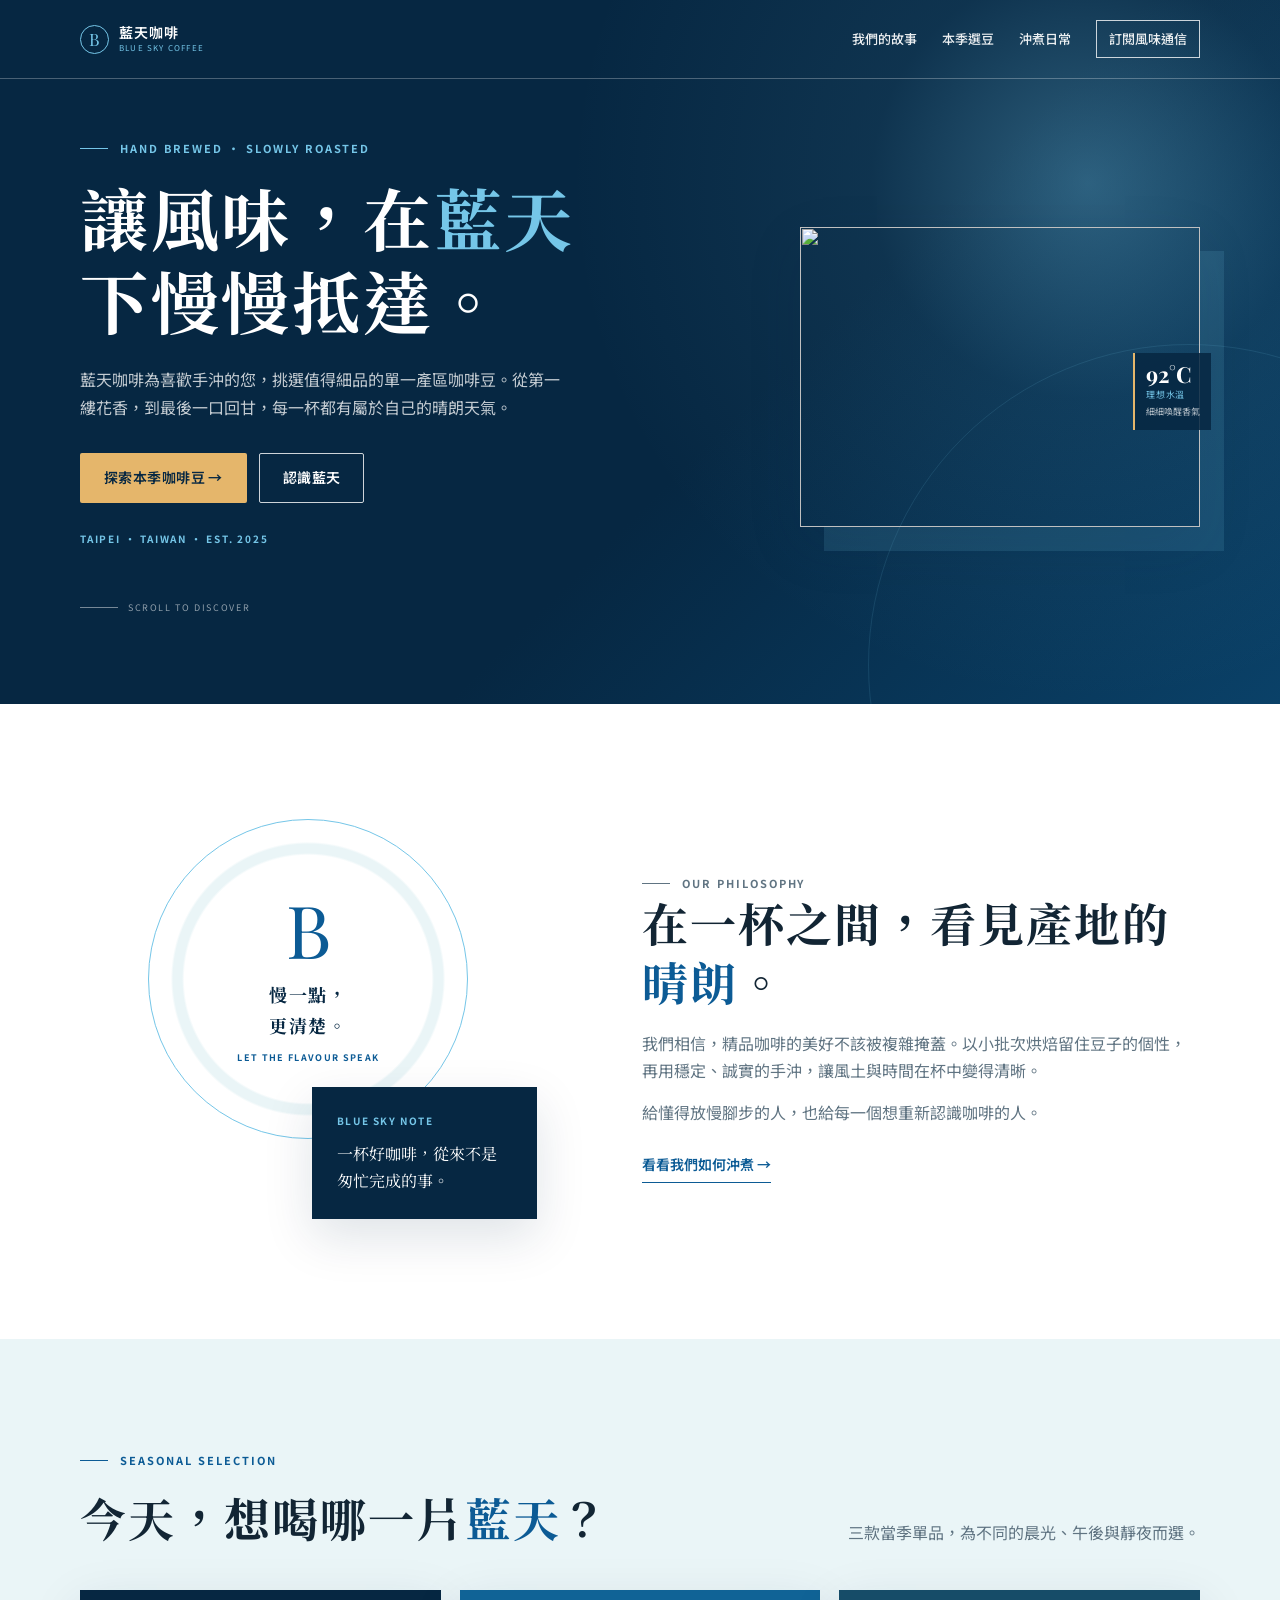
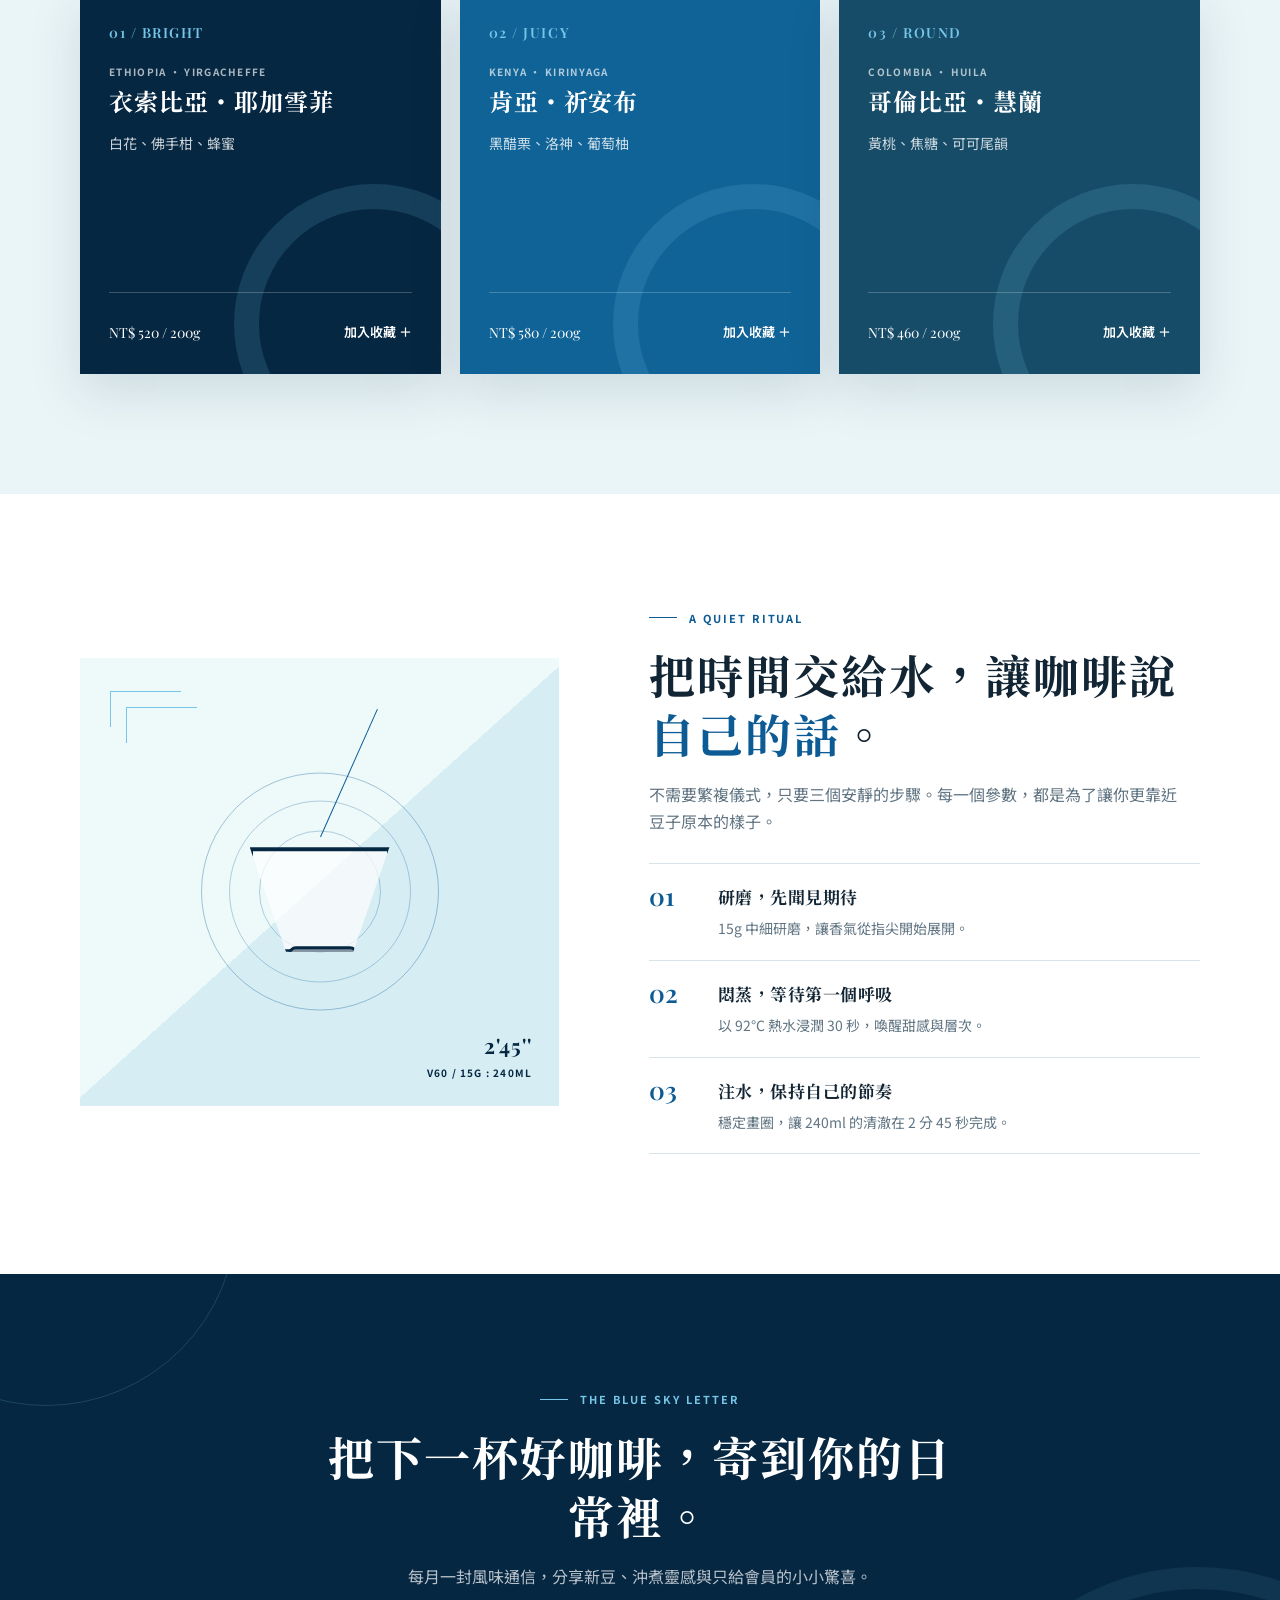
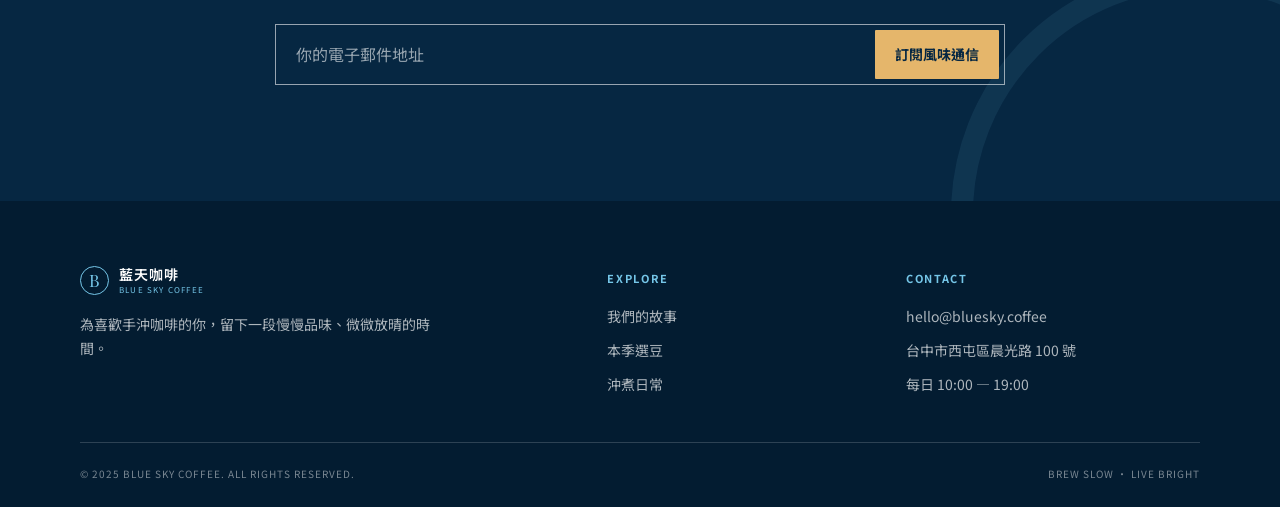
==== onepage1/index.html @ 28d44866 "Initial commit" ====
<!DOCTYPE html>
<html lang="zh-Hant">
<head>
  <meta charset="UTF-8">
  <meta name="viewport" content="width=device-width, initial-scale=1.0">
  <meta name="description" content="藍天咖啡，為手沖咖啡愛好者挑選當季精品咖啡豆，讓每一杯都清澈、明亮、值得細品。">
  <title>藍天咖啡｜讓風味，慢慢抵達</title>
  <link rel="preconnect" href="https://fonts.googleapis.com">
  <link rel="preconnect" href="https://fonts.gstatic.com" crossorigin>
  <link href="https://fonts.googleapis.com/css2?family=Noto+Sans+TC:wght@400;500;600;700&family=Noto+Serif+TC:wght@500;600;700;900&family=Playfair+Display:ital,wght@0,600;0,700;1,600&display=swap" rel="stylesheet">
  <style>
    :root {
      --navy: #062742;
      --blue: #0c5b95;
      --sky: #75c6e8;
      --mist: #eaf5f7;
      --cream: #fbfaf6;
      --ink: #122534;
      --muted: #607482;
      --line: #d7e4e8;
      --sand: #e5b66b;
      --shadow: 0 18px 50px rgba(6, 39, 66, .13);
    }

    * { box-sizing: border-box; }
    html { scroll-behavior: smooth; }
    body {
      margin: 0;
      background: var(--cream);
      color: var(--ink);
      font-family: "Noto Sans TC", sans-serif;
      font-size: 16px;
      line-height: 1.7;
    }
    a { color: inherit; text-decoration: none; }
    button, input { font: inherit; }
    button { cursor: pointer; }
    :focus-visible { outline: 3px solid var(--sky); outline-offset: 4px; }

    .wrap { width: min(1120px, calc(100% - 48px)); margin-inline: auto; }
    .eyebrow {
      display: flex;
      align-items: center;
      gap: 12px;
      margin: 0 0 18px;
      color: var(--blue);
      font-size: 11px;
      font-weight: 700;
      letter-spacing: .18em;
    }
    .eyebrow::before { width: 28px; height: 1px; background: currentColor; content: ""; }
    .section-title {
      margin: 0;
      font-family: "Noto Serif TC", serif;
      font-size: clamp(30px, 4vw, 46px);
      font-weight: 700;
      letter-spacing: .045em;
      line-height: 1.28;
    }
    .accent { color: var(--blue); }
    .section-copy { margin: 18px 0 0; color: var(--muted); }
    .button, .text-link {
      display: inline-flex;
      align-items: center;
      justify-content: center;
      min-height: 50px;
      padding: 11px 23px;
      border: 1px solid transparent;
      border-radius: 2px;
      font-size: 14px;
      font-weight: 600;
      letter-spacing: .03em;
      transition: background-color .25s ease, color .25s ease, border-color .25s ease, transform .25s ease;
    }
    .button:hover, .text-link:hover { transform: translateY(-2px); }
    .button-primary { background: var(--sand); color: var(--navy); }
    .button-primary:hover { background: #f0ca84; }
    .button-outline { border-color: rgba(255,255,255,.8); color: #fff; }
    .button-outline:hover { background: #fff; color: var(--navy); }

    .site-header {
      position: absolute;
      z-index: 10;
      top: 0;
      left: 0;
      width: 100%;
      border-bottom: 1px solid rgba(255,255,255,.27);
    }
    .navbar {
      display: flex;
      align-items: center;
      justify-content: space-between;
      min-height: 78px;
      gap: 24px;
    }
    .brand { display: inline-flex; align-items: center; gap: 10px; color: #fff; }
    .brand-mark {
      display: grid;
      width: 29px;
      height: 29px;
      place-items: center;
      border: 1px solid var(--sky);
      border-radius: 50%;
      color: var(--sky);
      font-family: "Playfair Display", serif;
      font-size: 17px;
      line-height: 1;
    }
    .brand-copy { display: grid; line-height: 1.1; }
    .brand-copy strong { font-size: 14px; font-weight: 600; letter-spacing: .08em; }
    .brand-copy small { margin-top: 4px; color: var(--sky); font-size: 8px; letter-spacing: .15em; }
    .nav-links { display: flex; align-items: center; gap: 25px; }
    .nav-links a { position: relative; color: rgba(255,255,255,.92); font-size: 13px; font-weight: 500; white-space: nowrap; }
    .nav-links a:not(.nav-cta)::after {
      position: absolute;
      right: 0;
      bottom: -7px;
      width: 0;
      height: 1px;
      background: var(--sky);
      content: "";
      transition: width .25s ease;
    }
    .nav-links a:not(.nav-cta):hover::after { right: auto; left: 0; width: 100%; }
    .nav-links .nav-cta { padding: 7px 12px; border: 1px solid rgba(255,255,255,.78); }
    .nav-links .nav-cta:hover { background: #fff; color: var(--navy); }
    .menu-toggle { display: none; padding: 4px; border: 0; background: transparent; color: #fff; font-size: 24px; line-height: 1; }

    .hero {
      position: relative;
      display: flex;
      min-height: 704px;
      overflow: hidden;
      align-items: stretch;
      background:
        radial-gradient(circle at 85% 26%, rgba(117,198,232,.35) 0, rgba(117,198,232,.08) 18%, transparent 43%),
        linear-gradient(135deg, #062742 0%, #062742 58%, #0a4168 100%);
      color: #fff;
    }
    .hero::after {
      position: absolute;
      z-index: 0;
      right: -18vw;
      bottom: -22vw;
      width: 50vw;
      height: 50vw;
      border: 1px solid rgba(117,198,232,.13);
      border-radius: 50%;
      content: "";
    }
    .hero-grid {
      position: relative;
      z-index: 1;
      display: grid;
      grid-template-columns: 1.02fr .98fr;
      gap: 45px;
      align-items: center;
      padding-top: 122px;
      padding-bottom: 72px;
    }
    .hero-content { max-width: 560px; }
    .hero .eyebrow { color: var(--sky); }
    .hero-title {
      max-width: 540px;
      margin: 0;
      font-family: "Noto Serif TC", serif;
      font-size: clamp(42px, 5.5vw, 68px);
      font-weight: 700;
      letter-spacing: .04em;
      line-height: 1.22;
    }
    .hero-title .sky-word { color: var(--sky); }
    .hero-lede { max-width: 490px; margin: 25px 0 0; color: rgba(255,255,255,.76); }
    .hero-actions { display: flex; flex-wrap: wrap; gap: 12px; margin-top: 32px; }
    .hero-meta { margin: 27px 0 0; color: var(--sky); font-size: 10px; font-weight: 700; letter-spacing: .18em; }
    .scroll-note { display: flex; align-items: center; gap: 10px; margin: 53px 0 0; color: rgba(255,255,255,.55); font-size: 9px; letter-spacing: .18em; }
    .scroll-note::before { width: 38px; height: 1px; background: rgba(255,255,255,.45); content: ""; }

    .hero-art {
      position: relative;
      width: min(100%, 400px);
      height: 300px;
      min-height: 0;
      margin-left: auto;
      overflow: visible;
      aspect-ratio: auto;
      border: 0;
      background: transparent;
      box-shadow: none;
    }
    .hero-photo { width: 400px; height: 300px; object-fit: cover; box-shadow: 24px 24px 0 rgba(117,198,232,.13), var(--shadow); }
    .window-frame { position: absolute; inset: 0; border: 12px solid #e8d4ae; box-shadow: inset 0 0 0 2px rgba(6,39,66,.18); }
    .window-frame::before, .window-frame::after { position: absolute; background: rgba(6,39,66,.25); content: ""; }
    .window-frame::before { top: 0; bottom: 0; left: 49%; width: 4px; }
    .window-frame::after { top: 46%; right: 0; left: 0; height: 4px; }
    .sun { position: absolute; top: 16%; right: 17%; width: 77px; height: 77px; border-radius: 50%; background: #fff2be; box-shadow: 0 0 45px 22px rgba(255,228,150,.42); }
    .mountain { position: absolute; bottom: 28%; width: 75%; height: 36%; clip-path: polygon(0 100%, 35% 15%, 48% 50%, 63% 0, 100% 100%); background: #497b83; opacity: .9; }
    .mountain.one { left: -12%; }
    .mountain.two { right: -27%; bottom: 27%; background: #30616b; transform: scaleX(-1); opacity: .75; }
    .tabletop { position: absolute; right: -8%; bottom: -7%; left: -8%; height: 33%; background: linear-gradient(#643e2e 0%, #3d251e 100%); transform: perspective(200px) rotateX(10deg); }
    .chair { position: absolute; right: 7%; bottom: 18%; width: 100px; height: 112px; border: 12px solid #543126; border-bottom: 0; border-radius: 48px 48px 0 0; opacity: .8; }
    .chair::after { position: absolute; bottom: -75px; left: 14px; width: 8px; height: 75px; background: #543126; box-shadow: 53px 0 #543126; content: ""; }
    .coffee-vessel { position: absolute; bottom: 14%; left: 28%; width: 112px; height: 105px; }
    .coffee-vessel .dripper { position: absolute; top: 0; left: 29px; width: 53px; height: 45px; border: 3px solid #d8e7e1; border-radius: 5px 5px 22px 22px; background: linear-gradient(135deg, rgba(222,246,240,.75), rgba(124,180,181,.2)); clip-path: polygon(0 0, 100% 0, 78% 100%, 22% 100%); }
    .coffee-vessel .carafe { position: absolute; bottom: 0; left: 17px; width: 78px; height: 68px; border: 3px solid #d8e7e1; border-radius: 10px 10px 23px 23px; background: linear-gradient(to top, rgba(56,29,19,.82) 0 38%, rgba(190,228,227,.24) 39%); }
    .coffee-vessel .carafe::before { position: absolute; top: -20px; left: 24px; width: 26px; height: 22px; border: 3px solid #d8e7e1; border-bottom: 0; border-radius: 50% 50% 0 0; content: ""; }
    .steam { position: absolute; bottom: 59%; left: 49%; width: 23px; height: 58px; border-left: 2px solid rgba(255,255,255,.63); border-radius: 50%; transform: rotate(16deg); }
    .steam::after { position: absolute; top: -5px; left: 14px; width: 18px; height: 48px; border-right: 2px solid rgba(255,255,255,.44); border-radius: 50%; content: ""; }
    .art-label { position: absolute; z-index: 3; right: -11px; top: 42%; display: grid; gap: 2px; padding: 10px 11px; border-left: 2px solid var(--sand); background: rgba(6,39,66,.86); color: #fff; }
    .art-label strong { font-family: "Playfair Display", serif; font-size: 22px; line-height: 1; }
    .art-label span { color: var(--sky); font-size: 9px; letter-spacing: .09em; }
    .art-label small { color: rgba(255,255,255,.72); font-size: 9px; }

    .story { padding: 115px 0 120px; background: #fff; }
    .story-grid { display: grid; grid-template-columns: .9fr 1.1fr; gap: clamp(45px, 9vw, 105px); align-items: center; }
    .story-visual { position: relative; min-height: 400px; }
    .story-seal {
      display: grid;
      width: 320px;
      height: 320px;
      place-content: center;
      margin: 0 auto;
      border: 1px solid var(--sky);
      border-radius: 50%;
      background: radial-gradient(circle, #fff 0 55%, #eaf5f7 56% 60%, #fff 61%);
      color: var(--navy);
      text-align: center;
    }
    .story-seal::before { display: block; margin-bottom: 14px; color: var(--blue); content: "B"; font-family: "Playfair Display", serif; font-size: 73px; line-height: 1; }
    .story-seal strong { font-family: "Noto Serif TC", serif; font-size: 18px; letter-spacing: .09em; }
    .story-seal span { margin-top: 10px; color: var(--blue); font-size: 9px; font-weight: 700; letter-spacing: .15em; }
    .note-card { position: absolute; right: 0; bottom: 0; width: min(225px, 57%); padding: 25px; background: var(--navy); color: #fff; box-shadow: var(--shadow); }
    .note-card p:first-child { margin: 0; color: var(--sky); font-size: 10px; font-weight: 700; letter-spacing: .16em; }
    .note-card p:last-child { margin: 12px 0 0; font-family: "Noto Serif TC", serif; font-size: 16px; line-height: 1.65; }
    .story-content p { margin: 19px 0 0; color: var(--muted); }
    .story-content p + p { margin-top: 15px; }
    .underlined-link { display: inline-flex; margin-top: 27px; padding-bottom: 5px; border-bottom: 1px solid var(--blue); color: var(--blue); font-size: 14px; font-weight: 600; transition: gap .2s ease; }
    .underlined-link:hover { gap: 8px; }

    .coffee { padding: 112px 0 120px; background: var(--mist); }
    .coffee-heading { display: flex; align-items: end; justify-content: space-between; gap: 32px; margin-bottom: 43px; }
    .coffee-heading .section-copy { max-width: 365px; }
    .coffee-grid { display: grid; grid-template-columns: repeat(3, 1fr); gap: 19px; }
    .coffee-card {
      position: relative;
      display: flex;
      min-height: 384px;
      overflow: hidden;
      flex-direction: column;
      padding: 31px 29px 25px;
      background: var(--navy);
      color: #fff;
      box-shadow: var(--shadow);
    }
    .coffee-card:nth-child(2) { background: #106396; }
    .coffee-card:nth-child(3) { background: #164c68; }
    .coffee-card::after { position: absolute; right: -73px; bottom: -90px; width: 230px; height: 230px; border: 25px solid rgba(117,198,232,.15); border-radius: 50%; content: ""; }
    .coffee-card > * { position: relative; z-index: 1; }
    .bean-no { margin: 0; color: var(--sky); font-family: "Playfair Display", serif; font-size: 14px; font-weight: 600; letter-spacing: .11em; }
    .origin { margin: 19px 0 5px; color: rgba(255,255,255,.67); font-size: 10px; font-weight: 700; letter-spacing: .13em; }
    .bean-name { margin: 0; font-family: "Noto Serif TC", serif; font-size: 24px; font-weight: 700; letter-spacing: .04em; line-height: 1.35; }
    .flavour { margin: 14px 0 0; color: rgba(255,255,255,.79); font-size: 14px; }
    .coffee-bottom { display: flex; align-items: center; justify-content: space-between; gap: 13px; margin-top: auto; padding-top: 23px; border-top: 1px solid rgba(255,255,255,.22); }
    .price { font-family: "Playfair Display", serif; font-size: 14px; white-space: nowrap; }
    .save-button { padding: 5px 0; border: 0; background: transparent; color: #fff; font-size: 13px; font-weight: 600; white-space: nowrap; transition: color .2s ease; }
    .save-button:hover { color: var(--sand); }

    .brew { padding: 115px 0 120px; background: #fff; }
    .brew-grid { display: grid; grid-template-columns: .93fr 1.07fr; gap: clamp(44px, 7vw, 90px); align-items: center; }
    .brew-art { position: relative; min-height: 448px; overflow: hidden; background: linear-gradient(138deg, #eef9fa 0 50%, #d6edf3 50% 100%); }
    .brew-art::before { position: absolute; top: 33px; left: 30px; width: 70px; height: 35px; border-top: 1px solid var(--sky); border-left: 1px solid var(--sky); content: ""; }
    .brew-art::after { position: absolute; top: 49px; left: 46px; width: 70px; height: 35px; border-top: 1px solid var(--sky); border-left: 1px solid var(--sky); content: ""; }
    .pour-rings { position: absolute; top: 50%; left: 50%; width: 238px; height: 238px; border: 1px solid rgba(12,91,149,.35); border-radius: 50%; transform: translate(-50%,-46%); }
    .pour-rings::before, .pour-rings::after { position: absolute; border: 1px solid rgba(12,91,149,.28); border-radius: 50%; content: ""; }
    .pour-rings::before { inset: 27px; }
    .pour-rings::after { inset: 57px; }
    .pour-line { position: absolute; top: 39px; left: 50%; width: 1px; height: 140px; background: var(--blue); transform: rotate(24deg); transform-origin: bottom; }
    .v60 { position: absolute; top: 50%; left: 50%; width: 140px; height: 105px; border: 3px solid var(--navy); border-top-width: 4px; background: rgba(255,255,255,.7); clip-path: polygon(0 0, 100% 0, 74% 100%, 26% 100%); transform: translate(-50%,-33%); }
    .v60::after { position: absolute; bottom: -61px; left: 35px; width: 64px; height: 58px; border: 3px solid var(--navy); border-radius: 8px 8px 19px 19px; background: linear-gradient(to top, #6c3924 0 31%, rgba(255,255,255,.5) 32%); content: ""; }
    .brew-caption { position: absolute; right: 27px; bottom: 25px; display: grid; color: var(--navy); text-align: right; }
    .brew-caption strong { font-family: "Playfair Display", serif; font-size: 21px; letter-spacing: .05em; }
    .brew-caption span { font-size: 10px; font-weight: 700; letter-spacing: .12em; }
    .brew-content .section-copy { max-width: 530px; }
    .brew-steps { margin-top: 28px; border-top: 1px solid var(--line); }
    .brew-step { display: grid; grid-template-columns: 55px 1fr; gap: 14px; padding: 19px 0; border-bottom: 1px solid var(--line); }
    .step-no { color: var(--blue); font-family: "Playfair Display", serif; font-size: 25px; font-weight: 600; line-height: 1; }
    .brew-step h3 { margin: 0; font-family: "Noto Serif TC", serif; font-size: 17px; letter-spacing: .03em; }
    .brew-step p { margin: 5px 0 0; color: var(--muted); font-size: 14px; }

    .visit { position: relative; overflow: hidden; padding: 116px 0; background: var(--navy); color: #fff; text-align: center; }
    .visit::before, .visit::after { position: absolute; width: 380px; height: 380px; border: 1px solid rgba(117,198,232,.19); border-radius: 50%; content: ""; }
    .visit::before { top: -250px; left: -145px; }
    .visit::after { right: -165px; bottom: -260px; width: 450px; height: 450px; border-width: 22px; opacity: .45; }
    .visit .wrap { position: relative; z-index: 1; max-width: 730px; }
    .visit .eyebrow { justify-content: center; color: var(--sky); }
    .visit .section-title { max-width: 670px; margin-inline: auto; }
    .visit .section-copy { max-width: 535px; margin-inline: auto; color: rgba(255,255,255,.72); }
    .subscribe-form { display: flex; margin: 34px auto 0; padding: 5px; border: 1px solid rgba(255,255,255,.58); }
    .subscribe-form input { min-width: 0; flex: 1; padding: 11px 15px; border: 0; outline: 0; background: transparent; color: #fff; }
    .subscribe-form input::placeholder { color: rgba(255,255,255,.58); }
    .subscribe-form button { min-height: 48px; padding: 10px 20px; border: 0; border-radius: 1px; background: var(--sand); color: var(--navy); font-size: 14px; font-weight: 700; transition: background .2s ease; }
    .subscribe-form button:hover { background: #f1ca83; }

    .site-footer { padding: 65px 0 25px; background: #031c31; color: rgba(255,255,255,.68); }
    .footer-grid { display: grid; grid-template-columns: 1.45fr .75fr .9fr; gap: 54px; padding-bottom: 46px; }
    .footer-brand .brand { margin-bottom: 18px; }
    .footer-brand p { max-width: 355px; margin: 0; font-size: 14px; }
    .footer-heading { margin: 3px 0 17px; color: var(--sky); font-size: 11px; font-weight: 700; letter-spacing: .15em; }
    .footer-links, .footer-contact { display: grid; gap: 10px; font-size: 14px; }
    .footer-links a:hover, .footer-contact a:hover { color: #fff; }
    .footer-bottom { display: flex; justify-content: space-between; gap: 18px; padding-top: 22px; border-top: 1px solid rgba(255,255,255,.17); color: rgba(255,255,255,.47); font-size: 10px; letter-spacing: .1em; }

    .toast {
      position: fixed;
      z-index: 20;
      right: 22px;
      bottom: 22px;
      max-width: min(360px, calc(100% - 44px));
      padding: 13px 18px;
      border-left: 3px solid var(--sand);
      background: var(--navy);
      box-shadow: var(--shadow);
      color: #fff;
      font-size: 14px;
      opacity: 0;
      pointer-events: none;
      transform: translateY(12px);
      transition: opacity .22s ease, transform .22s ease;
    }
    .toast.show { opacity: 1; transform: translateY(0); }
    .reveal { opacity: 0; transform: translateY(18px); transition: opacity .65s ease, transform .65s ease; }
    .reveal.visible { opacity: 1; transform: translateY(0); }

    @media (max-width: 820px) {
      .navbar { position: relative; }
      .menu-toggle { display: block; }
      .nav-links {
        position: absolute;
        top: 100%;
        right: -24px;
        left: -24px;
        display: grid;
        max-height: 0;
        overflow: hidden;
        gap: 0;
        background: #05233c;
        transition: max-height .32s ease;
      }
      .nav-links.open { max-height: 300px; }
      .nav-links a { padding: 12px 24px; border-top: 1px solid rgba(255,255,255,.1); }
      .nav-links .nav-cta { margin: 8px 24px 16px; padding: 9px 12px; text-align: center; }
      .hero { min-height: 710px; }
      .hero-grid { grid-template-columns: 1fr; gap: 17px; padding-top: 112px; }
      .hero-content { max-width: 640px; }
      .scroll-note { margin-top: 29px; }
      .hero-art { width: min(100%, 330px); height: 248px; min-height: 0; max-height: none; margin: 0; }
      .hero-photo { width: 330px; height: 248px; }
      .coffee-grid { grid-template-columns: repeat(2, 1fr); }
      .coffee-card:nth-child(3) { grid-column: span 2; }
      .story-grid, .brew-grid { grid-template-columns: 1fr; }
      .story-visual { max-width: 520px; width: 100%; margin: auto; }
      .brew-art { max-width: 540px; width: 100%; margin: auto; }
      .footer-grid { grid-template-columns: 1fr 1fr; }
      .footer-brand { grid-column: 1 / -1; }
    }

    @media (max-width: 560px) {
      .wrap { width: calc(100% - 34px); }
      .navbar { min-height: 70px; }
      .brand-copy strong { font-size: 13px; }
      .hero { min-height: 680px; }
      .hero-grid { padding-top: 98px; padding-bottom: 34px; }
      .hero-title { font-size: 40px; }
      .hero-lede { margin-top: 16px; font-size: 14px; line-height: 1.7; }
      .hero-actions { margin-top: 23px; }
      .hero-actions .button { flex: 1; padding-inline: 13px; }
      .hero-meta { margin-top: 18px; }
      .hero-art { width: 260px; height: 195px; min-height: 0; max-height: none; }
      .hero-photo { width: 260px; height: 195px; }
      .art-label { display: none; }
      .sun { width: 49px; height: 49px; }
      .coffee-vessel { bottom: 9%; left: 25%; transform: scale(.72); transform-origin: bottom left; }
      .chair { transform: scale(.72); transform-origin: bottom right; }
      .story, .coffee, .brew, .visit { padding: 76px 0; }
      .story-seal { width: 245px; height: 245px; }
      .story-seal::before { margin-bottom: 8px; font-size: 54px; }
      .story-seal strong { font-size: 15px; }
      .story-visual { min-height: 315px; }
      .note-card { width: 185px; padding: 18px; }
      .note-card p:last-child { font-size: 14px; }
      .coffee-heading { display: block; margin-bottom: 30px; }
      .coffee-heading .section-copy { margin-top: 14px; }
      .coffee-grid { grid-template-columns: 1fr; }
      .coffee-card, .coffee-card:nth-child(3) { min-height: 330px; grid-column: auto; }
      .brew-art { min-height: 310px; }
      .pour-rings { width: 185px; height: 185px; }
      .v60 { transform: translate(-50%,-28%) scale(.82); }
      .subscribe-form { display: grid; gap: 6px; padding: 5px; }
      .subscribe-form input, .subscribe-form button { width: 100%; }
      .footer-grid { grid-template-columns: 1fr; gap: 32px; }
      .footer-brand { grid-column: auto; }
      .footer-bottom { display: grid; gap: 9px; }
    }

    @media (prefers-reduced-motion: reduce) {
      html { scroll-behavior: auto; }
      *, *::before, *::after { transition-duration: .01ms !important; animation-duration: .01ms !important; animation-iteration-count: 1 !important; }
      .reveal { opacity: 1; transform: none; }
    }
  </style>
</head>
<body>
  <header class="site-header" id="top">
    <nav class="wrap navbar" aria-label="主要導覽">
      <a class="brand" href="#top" aria-label="回到藍天咖啡首頁">
        <span class="brand-mark" aria-hidden="true">B</span>
        <span class="brand-copy"><strong>藍天咖啡</strong><small>BLUE SKY COFFEE</small></span>
      </a>
      <button class="menu-toggle" type="button" aria-controls="navLinks" aria-expanded="false" aria-label="開啟導覽選單">☰</button>
      <div class="nav-links" id="navLinks">
        <a href="#story">我們的故事</a>
        <a href="#coffee">本季選豆</a>
        <a href="#brew">沖煮日常</a>
        <a class="nav-cta" href="#visit">訂閱風味通信</a>
      </div>
    </nav>
  </header>

  <main>
    <section class="hero" aria-labelledby="heroTitle">
      <div class="wrap hero-grid">
        <div class="hero-content">
          <p class="eyebrow">HAND BREWED · SLOWLY ROASTED</p>
          <h1 class="hero-title" id="heroTitle">讓風味，在<span class="sky-word">藍天</span>下慢慢抵達。</h1>
          <p class="hero-lede">藍天咖啡為喜歡手沖的您，挑選值得細品的單一產區咖啡豆。從第一縷花香，到最後一口回甘，每一杯都有屬於自己的晴朗天氣。</p>
          <div class="hero-actions">
            <a class="button button-primary" href="#coffee">探索本季咖啡豆 →</a>
            <a class="button button-outline" href="#story">認識藍天</a>
          </div>
          <p class="hero-meta">TAIPEI · TAIWAN · EST. 2025</p>
          <p class="scroll-note">SCROLL TO DISCOVER</p>
        </div>

        <div class="hero-art" aria-hidden="true">
          <img class="hero-photo" src="images/hero.jpg" width="400" height="300" alt="">
          <span class="art-label"><strong>92°C</strong><span>理想水溫</span><small>細細喚醒香氣</small></span>
        </div>
      </div>
    </section>

    <section class="story" id="story" aria-labelledby="storyTitle">
      <div class="wrap story-grid">
        <div class="story-visual reveal" aria-hidden="true">
          <div class="story-seal"><strong>慢一點，<br>更清楚。</strong><span>LET THE FLAVOUR SPEAK</span></div>
          <div class="note-card"><p>BLUE SKY NOTE</p><p>一杯好咖啡，從來不是匆忙完成的事。</p></div>
        </div>
        <div class="story-content reveal">
          <p class="eyebrow">OUR PHILOSOPHY</p>
          <h2 class="section-title" id="storyTitle">在一杯之間，看見產地的<span class="accent">晴朗</span>。</h2>
          <p>我們相信，精品咖啡的美好不該被複雜掩蓋。以小批次烘焙留住豆子的個性，再用穩定、誠實的手沖，讓風土與時間在杯中變得清晰。</p>
          <p>給懂得放慢腳步的人，也給每一個想重新認識咖啡的人。</p>
          <a class="underlined-link" href="#brew">看看我們如何沖煮 →</a>
        </div>
      </div>
    </section>

    <section class="coffee" id="coffee" aria-labelledby="coffeeTitle">
      <div class="wrap">
        <div class="coffee-heading reveal">
          <div>
            <p class="eyebrow">SEASONAL SELECTION</p>
            <h2 class="section-title" id="coffeeTitle">今天，想喝哪一片<span class="accent">藍天</span>？</h2>
          </div>
          <p class="section-copy">三款當季單品，為不同的晨光、午後與靜夜而選。</p>
        </div>
        <div class="coffee-grid">
          <article class="coffee-card reveal">
            <p class="bean-no">01 / BRIGHT</p>
            <p class="origin">ETHIOPIA · YIRGACHEFFE</p>
            <h3 class="bean-name">衣索比亞・耶加雪菲</h3>
            <p class="flavour">白花、佛手柑、蜂蜜</p>
            <div class="coffee-bottom"><span class="price">NT$ 520 / 200g</span><button class="save-button" type="button" data-coffee="衣索比亞・耶加雪菲">加入收藏 ＋</button></div>
          </article>
          <article class="coffee-card reveal">
            <p class="bean-no">02 / JUICY</p>
            <p class="origin">KENYA · KIRINYAGA</p>
            <h3 class="bean-name">肯亞・祈安布</h3>
            <p class="flavour">黑醋栗、洛神、葡萄柚</p>
            <div class="coffee-bottom"><span class="price">NT$ 580 / 200g</span><button class="save-button" type="button" data-coffee="肯亞・祈安布">加入收藏 ＋</button></div>
          </article>
          <article class="coffee-card reveal">
            <p class="bean-no">03 / ROUND</p>
            <p class="origin">COLOMBIA · HUILA</p>
            <h3 class="bean-name">哥倫比亞・慧蘭</h3>
            <p class="flavour">黃桃、焦糖、可可尾韻</p>
            <div class="coffee-bottom"><span class="price">NT$ 460 / 200g</span><button class="save-button" type="button" data-coffee="哥倫比亞・慧蘭">加入收藏 ＋</button></div>
          </article>
        </div>
      </div>
    </section>

    <section class="brew" id="brew" aria-labelledby="brewTitle">
      <div class="wrap brew-grid">
        <div class="brew-art reveal" aria-hidden="true">
          <span class="pour-rings"></span><span class="pour-line"></span><span class="v60"></span>
          <span class="brew-caption"><strong>2'45''</strong><span>V60 / 15G : 240ML</span></span>
        </div>
        <div class="brew-content reveal">
          <p class="eyebrow">A QUIET RITUAL</p>
          <h2 class="section-title" id="brewTitle">把時間交給水，讓咖啡說<span class="accent">自己的話</span>。</h2>
          <p class="section-copy">不需要繁複儀式，只要三個安靜的步驟。每一個參數，都是為了讓你更靠近豆子原本的樣子。</p>
          <div class="brew-steps">
            <div class="brew-step"><span class="step-no">01</span><div><h3>研磨，先聞見期待</h3><p>15g 中細研磨，讓香氣從指尖開始展開。</p></div></div>
            <div class="brew-step"><span class="step-no">02</span><div><h3>悶蒸，等待第一個呼吸</h3><p>以 92°C 熱水浸潤 30 秒，喚醒甜感與層次。</p></div></div>
            <div class="brew-step"><span class="step-no">03</span><div><h3>注水，保持自己的節奏</h3><p>穩定畫圈，讓 240ml 的清澈在 2 分 45 秒完成。</p></div></div>
          </div>
        </div>
      </div>
    </section>

    <section class="visit" id="visit" aria-labelledby="visitTitle">
      <div class="wrap reveal">
        <p class="eyebrow">THE BLUE SKY LETTER</p>
        <h2 class="section-title" id="visitTitle">把下一杯好咖啡，寄到你的日常裡。</h2>
        <p class="section-copy">每月一封風味通信，分享新豆、沖煮靈感與只給會員的小小驚喜。</p>
        <form class="subscribe-form" id="subscribeForm">
          <input type="email" aria-label="電子郵件地址" placeholder="你的電子郵件地址" required>
          <button type="submit">訂閱風味通信</button>
        </form>
      </div>
    </section>
  </main>

  <footer class="site-footer">
    <div class="wrap footer-grid">
      <div class="footer-brand">
        <a class="brand" href="#top" aria-label="回到藍天咖啡首頁"><span class="brand-mark" aria-hidden="true">B</span><span class="brand-copy"><strong>藍天咖啡</strong><small>BLUE SKY COFFEE</small></span></a>
        <p>為喜歡手沖咖啡的你，留下一段慢慢品味、微微放晴的時間。</p>
      </div>
      <div>
        <p class="footer-heading">EXPLORE</p>
        <div class="footer-links"><a href="#story">我們的故事</a><a href="#coffee">本季選豆</a><a href="#brew">沖煮日常</a></div>
      </div>
      <div>
        <p class="footer-heading">CONTACT</p>
        <div class="footer-contact"><a href="mailto:hello@bluesky.coffee">hello@bluesky.coffee</a><span>台中市西屯區晨光路 100 號</span><span>每日 10:00 — 19:00</span></div>
      </div>
    </div>
    <div class="wrap footer-bottom"><span>© 2025 BLUE SKY COFFEE. ALL RIGHTS RESERVED.</span><span>BREW SLOW · LIVE BRIGHT</span></div>
  </footer>

  <div class="toast" id="toast" role="status" aria-live="polite"></div>

  <script>
    const menuToggle = document.querySelector('.menu-toggle');
    const navLinks = document.querySelector('.nav-links');
    const toast = document.querySelector('#toast');
    let toastTimer;

    function closeMenu() {
      navLinks.classList.remove('open');
      menuToggle.setAttribute('aria-expanded', 'false');
      menuToggle.setAttribute('aria-label', '開啟導覽選單');
      menuToggle.textContent = '☰';
    }

    menuToggle.addEventListener('click', () => {
      const isOpen = navLinks.classList.toggle('open');
      menuToggle.setAttribute('aria-expanded', String(isOpen));
      menuToggle.setAttribute('aria-label', isOpen ? '關閉導覽選單' : '開啟導覽選單');
      menuToggle.textContent = isOpen ? '×' : '☰';
    });

    navLinks.querySelectorAll('a').forEach(link => link.addEventListener('click', closeMenu));

    function showToast(message) {
      window.clearTimeout(toastTimer);
      toast.textContent = message;
      toast.classList.add('show');
      toastTimer = window.setTimeout(() => toast.classList.remove('show'), 2600);
    }

    document.querySelectorAll('[data-coffee]').forEach(button => {
      button.addEventListener('click', () => showToast(`已將「${button.dataset.coffee}」加入你的收藏。`));
    });

    document.querySelector('#subscribeForm').addEventListener('submit', event => {
      event.preventDefault();
      const form = event.currentTarget;
      if (!form.checkValidity()) return;
      form.reset();
      showToast('謝謝訂閱，下一封晴朗的風味通信即將寄出。');
    });

    const reduceMotion = window.matchMedia('(prefers-reduced-motion: reduce)').matches;
    const revealItems = document.querySelectorAll('.reveal');
    if (reduceMotion || !('IntersectionObserver' in window)) {
      revealItems.forEach(item => item.classList.add('visible'));
    } else {
      const observer = new IntersectionObserver(entries => {
        entries.forEach(entry => {
          if (entry.isIntersecting) {
            entry.target.classList.add('visible');
            observer.unobserve(entry.target);
          }
        });
      }, { threshold: .12 });
      revealItems.forEach(item => observer.observe(item));
    }
  </script>
</body>
</html>
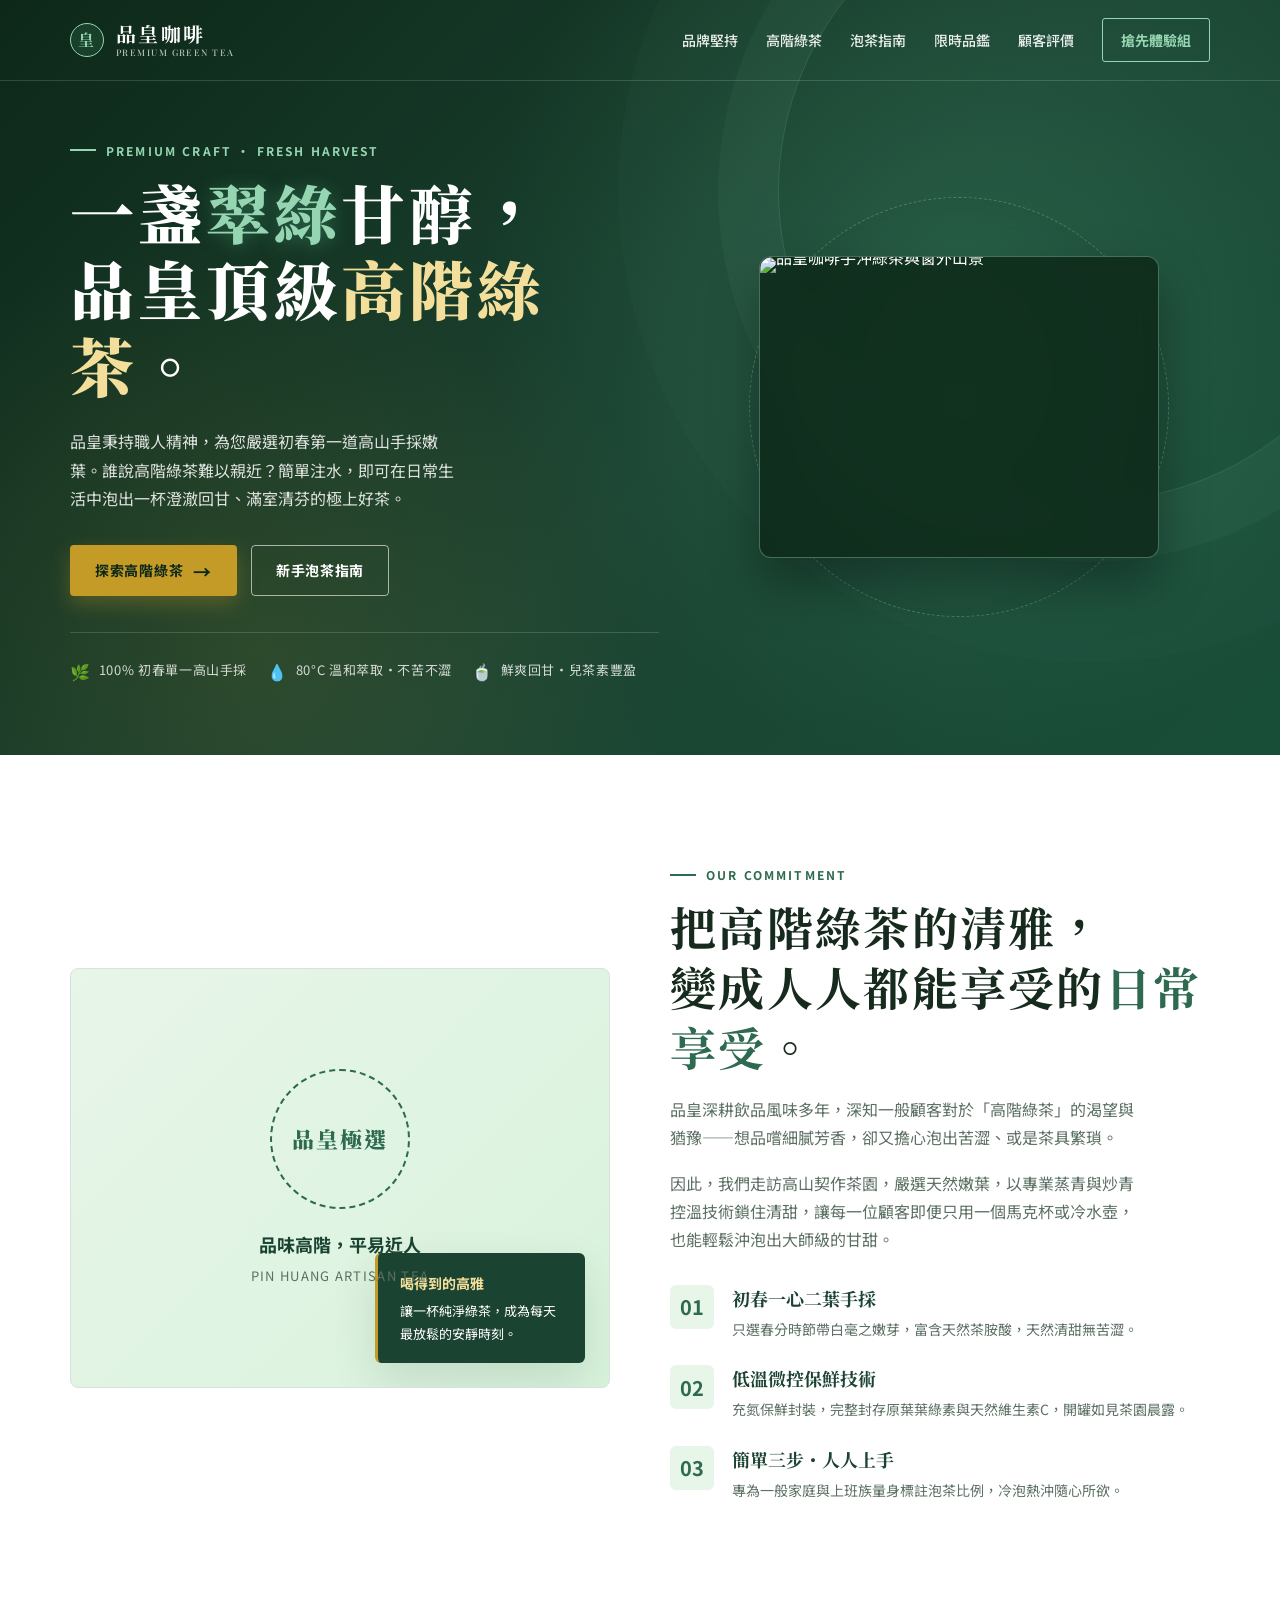
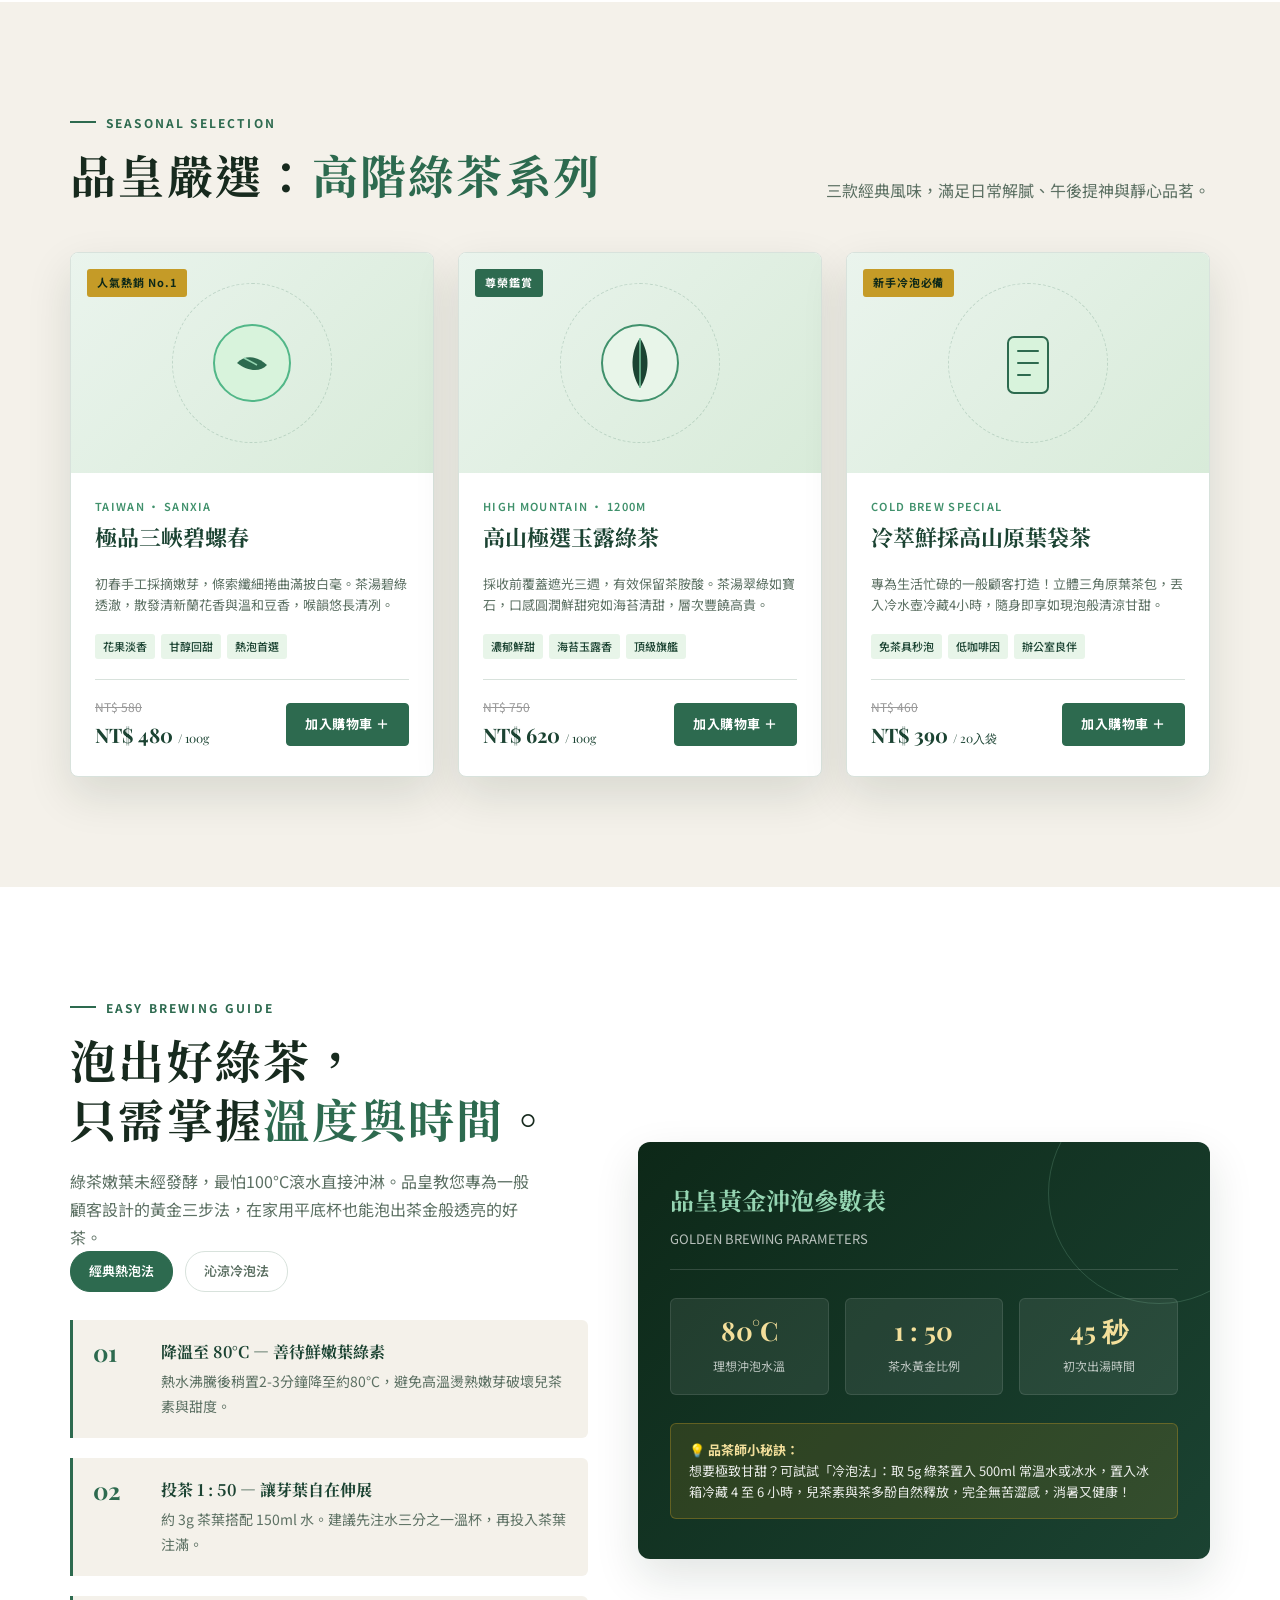
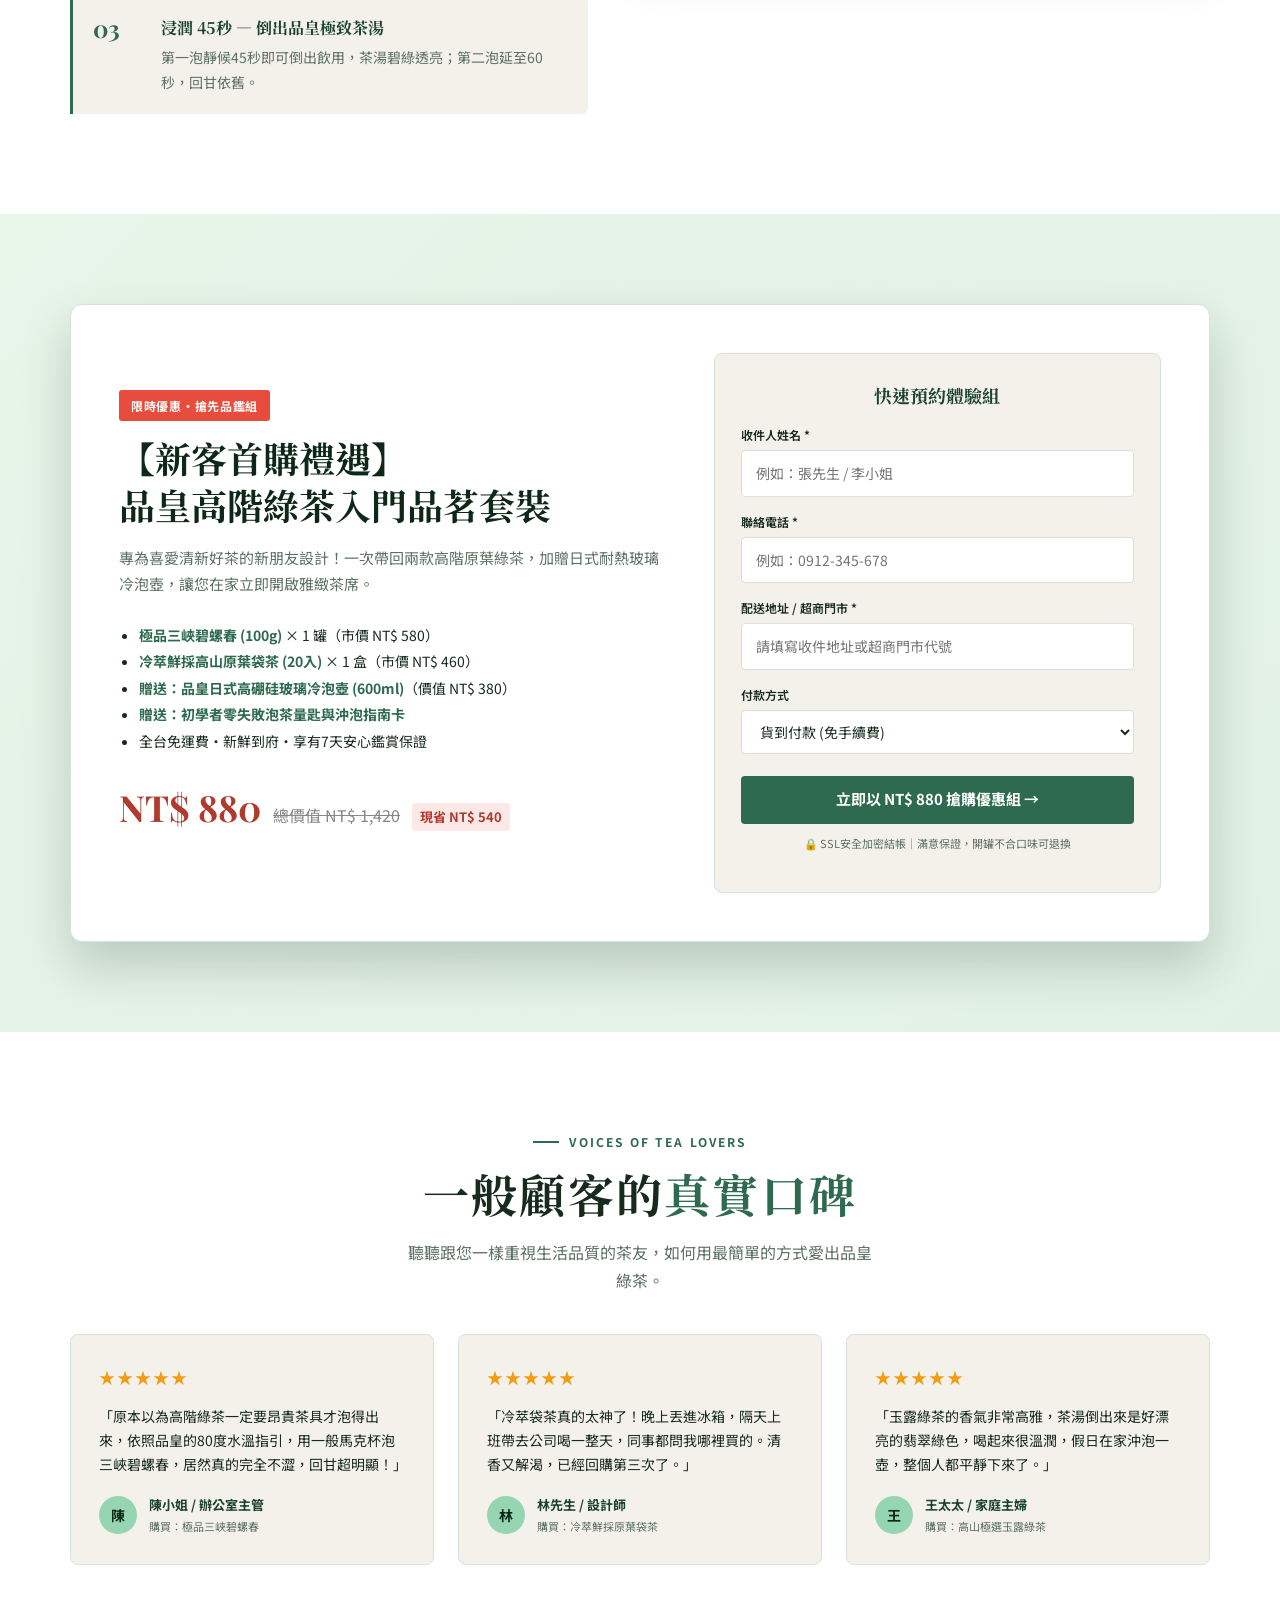
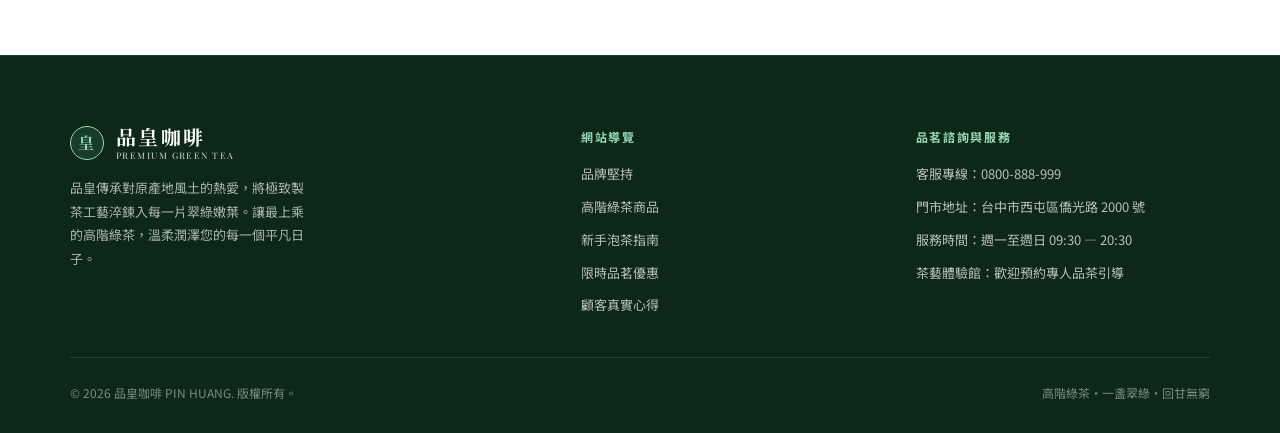
==== commit 98185eae: "Refactor code structure for improved readability and maintainability" ====
--- a/onepage1/index.html
+++ b/onepage1/index.html
@@ -3,609 +3,1655 @@
 <head>
   <meta charset="UTF-8">
   <meta name="viewport" content="width=device-width, initial-scale=1.0">
-  <meta name="description" content="藍天咖啡，為手沖咖啡愛好者挑選當季精品咖啡豆，讓每一杯都清澈、明亮、值得細品。">
-  <title>藍天咖啡｜讓風味，慢慢抵達</title>
+  <meta name="description" content="品皇咖啡嚴選高階綠茶系列，專為喜愛清新甘甜的顧客精選初春手採嫩葉。零門檻泡茶指引，輕鬆泡出鮮爽回甘的極品綠茶。">
+  <title>品皇咖啡｜高階綠茶・一盞翠綠的甘醇日常</title>
   <link rel="preconnect" href="https://fonts.googleapis.com">
   <link rel="preconnect" href="https://fonts.gstatic.com" crossorigin>
   <link href="https://fonts.googleapis.com/css2?family=Noto+Sans+TC:wght@400;500;600;700&family=Noto+Serif+TC:wght@500;600;700;900&family=Playfair+Display:ital,wght@0,600;0,700;1,600&display=swap" rel="stylesheet">
   <style>
     :root {
-      --navy: #062742;
-      --blue: #0c5b95;
-      --sky: #75c6e8;
-      --mist: #eaf5f7;
-      --cream: #fbfaf6;
-      --ink: #122534;
-      --muted: #607482;
-      --line: #d7e4e8;
-      --sand: #e5b66b;
-      --shadow: 0 18px 50px rgba(6, 39, 66, .13);
+      --deep-forest: #0d2818;
+      --tea-dark: #1b4332;
+      --tea-primary: #2d6a4f;
+      --tea-medium: #40916c;
+      --tea-light: #52b788;
+      --tea-bud: #95d5b2;
+      --tea-mist: #e8f5e9;
+      --cream: #faf8f5;
+      --paper: #f4f1ea;
+      --gold: #c59b27;
+      --gold-light: #f3df9b;
+      --ink: #172a1e;
+      --muted: #5c7063;
+      --line: #d8e2dc;
+      --shadow: 0 18px 45px rgba(13, 40, 24, 0.12);
+      --shadow-hover: 0 24px 50px rgba(13, 40, 24, 0.2);
     }
 
     * { box-sizing: border-box; }
     html { scroll-behavior: smooth; }
     body {
       margin: 0;
+      color: var(--ink);
       background: var(--cream);
-      color: var(--ink);
       font-family: "Noto Sans TC", sans-serif;
       font-size: 16px;
-      line-height: 1.7;
-    }
+      line-height: 1.75;
+      -webkit-font-smoothing: antialiased;
+    }
+
     a { color: inherit; text-decoration: none; }
-    button, input { font: inherit; }
+    button, input, select, textarea { font: inherit; }
     button { cursor: pointer; }
-    :focus-visible { outline: 3px solid var(--sky); outline-offset: 4px; }
-
-    .wrap { width: min(1120px, calc(100% - 48px)); margin-inline: auto; }
+    .wrap { width: min(1140px, calc(100% - 48px)); margin: 0 auto; }
+    .serif { font-family: "Noto Serif TC", serif; }
+
+    /* Utilities */
     .eyebrow {
-      display: flex;
+      display: inline-flex;
       align-items: center;
-      gap: 12px;
-      margin: 0 0 18px;
-      color: var(--blue);
-      font-size: 11px;
+      gap: 10px;
+      margin: 0 0 12px;
+      color: var(--tea-primary);
+      font-size: 12px;
       font-weight: 700;
-      letter-spacing: .18em;
-    }
-    .eyebrow::before { width: 28px; height: 1px; background: currentColor; content: ""; }
+      letter-spacing: 0.18em;
+      text-transform: uppercase;
+    }
+    .eyebrow::before {
+      content: "";
+      width: 26px;
+      height: 2px;
+      background: currentColor;
+    }
     .section-title {
       margin: 0;
-      font-family: "Noto Serif TC", serif;
-      font-size: clamp(30px, 4vw, 46px);
-      font-weight: 700;
-      letter-spacing: .045em;
-      line-height: 1.28;
-    }
-    .accent { color: var(--blue); }
-    .section-copy { margin: 18px 0 0; color: var(--muted); }
-    .button, .text-link {
+      font: 700 clamp(30px, 4vw, 46px) / 1.3 "Noto Serif TC", serif;
+      letter-spacing: 0.05em;
+    }
+    .section-title em {
+      color: var(--tea-primary);
+      font-style: normal;
+      position: relative;
+    }
+    .section-copy {
+      max-width: 52ch;
+      margin: 18px 0 0;
+      color: var(--muted);
+      font-size: 16px;
+    }
+
+    /* Buttons */
+    .button {
       display: inline-flex;
       align-items: center;
       justify-content: center;
+      gap: 10px;
       min-height: 50px;
-      padding: 11px 23px;
+      padding: 12px 24px;
       border: 1px solid transparent;
-      border-radius: 2px;
+      border-radius: 4px;
       font-size: 14px;
-      font-weight: 600;
-      letter-spacing: .03em;
-      transition: background-color .25s ease, color .25s ease, border-color .25s ease, transform .25s ease;
-    }
-    .button:hover, .text-link:hover { transform: translateY(-2px); }
-    .button-primary { background: var(--sand); color: var(--navy); }
-    .button-primary:hover { background: #f0ca84; }
-    .button-outline { border-color: rgba(255,255,255,.8); color: #fff; }
-    .button-outline:hover { background: #fff; color: var(--navy); }
-
+      font-weight: 700;
+      letter-spacing: 0.05em;
+      transition: all 0.25s ease;
+    }
+    .button:hover { transform: translateY(-2px); }
+    .button:focus-visible, a:focus-visible { outline: 3px solid var(--tea-bud); outline-offset: 4px; }
+    .button-primary {
+      color: #fff;
+      background: var(--tea-primary);
+      box-shadow: 0 8px 20px rgba(45, 106, 79, 0.25);
+    }
+    .button-primary:hover {
+      background: var(--tea-dark);
+      box-shadow: 0 12px 26px rgba(27, 67, 50, 0.3);
+    }
+    .button-gold {
+      color: var(--deep-forest);
+      background: var(--gold);
+      box-shadow: 0 8px 20px rgba(197, 155, 39, 0.3);
+    }
+    .button-gold:hover {
+      background: #d8aa2b;
+      box-shadow: 0 12px 26px rgba(197, 155, 39, 0.4);
+    }
+    .button-outline {
+      color: #fff;
+      border-color: rgba(255, 255, 255, 0.6);
+      background: transparent;
+    }
+    .button-outline:hover {
+      background: rgba(255, 255, 255, 0.12);
+      border-color: #fff;
+    }
+    .arrow { font-size: 18px; line-height: 1; transition: transform 0.2s; }
+    .button:hover .arrow { transform: translateX(3px); }
+
+    /* Header & Nav */
     .site-header {
       position: absolute;
-      z-index: 10;
+      z-index: 20;
       top: 0;
       left: 0;
       width: 100%;
-      border-bottom: 1px solid rgba(255,255,255,.27);
-    }
-    .navbar {
+      color: #fff;
+      border-bottom: 1px solid rgba(255, 255, 255, 0.15);
+      transition: background 0.3s;
+    }
+    .nav {
       display: flex;
       align-items: center;
       justify-content: space-between;
-      min-height: 78px;
-      gap: 24px;
-    }
-    .brand { display: inline-flex; align-items: center; gap: 10px; color: #fff; }
+      min-height: 80px;
+    }
+    .brand {
+      display: flex;
+      align-items: center;
+      gap: 12px;
+      font: 700 20px / 1 "Noto Serif TC", serif;
+      letter-spacing: 0.12em;
+    }
     .brand-mark {
       display: grid;
-      width: 29px;
-      height: 29px;
+      width: 34px;
+      height: 34px;
       place-items: center;
-      border: 1px solid var(--sky);
+      border: 1.5px solid var(--tea-bud);
       border-radius: 50%;
-      color: var(--sky);
-      font-family: "Playfair Display", serif;
-      font-size: 17px;
-      line-height: 1;
-    }
-    .brand-copy { display: grid; line-height: 1.1; }
-    .brand-copy strong { font-size: 14px; font-weight: 600; letter-spacing: .08em; }
-    .brand-copy small { margin-top: 4px; color: var(--sky); font-size: 8px; letter-spacing: .15em; }
-    .nav-links { display: flex; align-items: center; gap: 25px; }
-    .nav-links a { position: relative; color: rgba(255,255,255,.92); font-size: 13px; font-weight: 500; white-space: nowrap; }
+      color: var(--tea-bud);
+      font-size: 16px;
+      background: rgba(82, 183, 136, 0.15);
+    }
+    .brand small {
+      display: block;
+      margin-top: 4px;
+      color: rgba(255, 255, 255, 0.7);
+      font: 500 9px / 1 "Playfair Display", sans-serif;
+      letter-spacing: 0.16em;
+    }
+    .nav-links {
+      display: flex;
+      align-items: center;
+      gap: 28px;
+      font-size: 14px;
+      font-weight: 500;
+    }
+    .nav-links a {
+      position: relative;
+      padding: 6px 0;
+      color: rgba(255, 255, 255, 0.9);
+      transition: color 0.2s;
+    }
+    .nav-links a:hover { color: #fff; }
     .nav-links a:not(.nav-cta)::after {
+      content: "";
       position: absolute;
       right: 0;
-      bottom: -7px;
-      width: 0;
-      height: 1px;
-      background: var(--sky);
-      content: "";
-      transition: width .25s ease;
-    }
-    .nav-links a:not(.nav-cta):hover::after { right: auto; left: 0; width: 100%; }
-    .nav-links .nav-cta { padding: 7px 12px; border: 1px solid rgba(255,255,255,.78); }
-    .nav-links .nav-cta:hover { background: #fff; color: var(--navy); }
-    .menu-toggle { display: none; padding: 4px; border: 0; background: transparent; color: #fff; font-size: 24px; line-height: 1; }
-
+      bottom: 0;
+      left: 0;
+      height: 2px;
+      background: var(--tea-bud);
+      transform: scaleX(0);
+      transform-origin: right;
+      transition: transform 0.25s;
+    }
+    .nav-links a:not(.nav-cta):hover::after {
+      transform: scaleX(1);
+      transform-origin: left;
+    }
+    .nav-cta {
+      padding: 9px 18px !important;
+      border: 1px solid var(--tea-bud);
+      border-radius: 3px;
+      color: var(--tea-bud) !important;
+      font-weight: 700;
+      transition: all 0.2s;
+    }
+    .nav-cta:hover {
+      color: var(--deep-forest) !important;
+      background: var(--tea-bud);
+    }
+    .menu-toggle {
+      display: none;
+      border: 0;
+      color: #fff;
+      background: transparent;
+      font-size: 24px;
+    }
+
+    /* Hero */
     .hero {
       position: relative;
-      display: flex;
-      min-height: 704px;
+      min-height: 720px;
       overflow: hidden;
-      align-items: stretch;
+      color: #fff;
+      background: linear-gradient(135deg, var(--deep-forest) 0%, var(--tea-dark) 55%, #184e38 100%);
+    }
+    .hero::before {
+      content: "";
+      position: absolute;
+      inset: 0;
       background:
-        radial-gradient(circle at 85% 26%, rgba(117,198,232,.35) 0, rgba(117,198,232,.08) 18%, transparent 43%),
-        linear-gradient(135deg, #062742 0%, #062742 58%, #0a4168 100%);
-      color: #fff;
+        radial-gradient(circle at 75% 38%, rgba(82, 183, 136, 0.22) 0%, transparent 45%),
+        radial-gradient(circle at 20% 85%, rgba(197, 155, 39, 0.12) 0%, transparent 35%);
+      pointer-events: none;
     }
     .hero::after {
+      content: "";
       position: absolute;
-      z-index: 0;
-      right: -18vw;
-      bottom: -22vw;
-      width: 50vw;
-      height: 50vw;
-      border: 1px solid rgba(117,198,232,.13);
+      top: -120px;
+      right: -120px;
+      width: 620px;
+      height: 620px;
+      border: 1px solid rgba(149, 213, 178, 0.18);
       border-radius: 50%;
-      content: "";
+      box-shadow: 0 0 0 60px rgba(149, 213, 178, 0.04), 0 0 0 160px rgba(149, 213, 178, 0.02);
+      pointer-events: none;
     }
     .hero-grid {
       position: relative;
-      z-index: 1;
+      z-index: 2;
       display: grid;
-      grid-template-columns: 1.02fr .98fr;
-      gap: 45px;
+      grid-template-columns: 1.08fr 0.92fr;
+      gap: 50px;
       align-items: center;
-      padding-top: 122px;
-      padding-bottom: 72px;
-    }
-    .hero-content { max-width: 560px; }
-    .hero .eyebrow { color: var(--sky); }
+      min-height: 720px;
+      padding: 130px 0 70px;
+    }
+    .hero .eyebrow { color: var(--tea-bud); }
     .hero-title {
-      max-width: 540px;
+      max-width: 13ch;
       margin: 0;
-      font-family: "Noto Serif TC", serif;
-      font-size: clamp(42px, 5.5vw, 68px);
-      font-weight: 700;
-      letter-spacing: .04em;
-      line-height: 1.22;
-    }
-    .hero-title .sky-word { color: var(--sky); }
-    .hero-lede { max-width: 490px; margin: 25px 0 0; color: rgba(255,255,255,.76); }
-    .hero-actions { display: flex; flex-wrap: wrap; gap: 12px; margin-top: 32px; }
-    .hero-meta { margin: 27px 0 0; color: var(--sky); font-size: 10px; font-weight: 700; letter-spacing: .18em; }
-    .scroll-note { display: flex; align-items: center; gap: 10px; margin: 53px 0 0; color: rgba(255,255,255,.55); font-size: 9px; letter-spacing: .18em; }
-    .scroll-note::before { width: 38px; height: 1px; background: rgba(255,255,255,.45); content: ""; }
-
+      font: 900 clamp(40px, 5.2vw, 64px) / 1.2 "Noto Serif TC", serif;
+      letter-spacing: 0.06em;
+    }
+    .hero-title .highlight {
+      color: var(--tea-bud);
+      text-shadow: 0 2px 18px rgba(82, 183, 136, 0.4);
+    }
+    .hero-title .gold-accent {
+      color: var(--gold-light);
+    }
+    .hero-lede {
+      max-width: 44ch;
+      margin: 24px 0 32px;
+      color: rgba(255, 255, 255, 0.85);
+      font-size: 16px;
+      line-height: 1.8;
+    }
+    .hero-actions { display: flex; flex-wrap: wrap; gap: 14px; }
+    .hero-badges {
+      display: flex;
+      flex-wrap: wrap;
+      gap: 20px;
+      margin-top: 36px;
+      padding-top: 24px;
+      border-top: 1px solid rgba(255, 255, 255, 0.15);
+    }
+    .hero-badge-item {
+      display: flex;
+      align-items: center;
+      gap: 8px;
+      font-size: 13px;
+      color: rgba(255, 255, 255, 0.8);
+      letter-spacing: 0.05em;
+    }
+    .hero-badge-icon {
+      color: var(--tea-bud);
+      font-size: 16px;
+    }
+
+    /* Hero Art / Visual (使用既有圖片 images/hero.jpg 寬400px高300px) */
     .hero-art {
       position: relative;
-      width: min(100%, 400px);
+      min-height: 460px;
+      display: flex;
+      align-items: center;
+      justify-content: center;
+    }
+    .tea-circle-glow {
+      position: absolute;
+      width: 420px;
+      height: 420px;
+      border-radius: 50%;
+      background: radial-gradient(circle, rgba(64, 145, 108, 0.35) 0%, rgba(27, 67, 50, 0.1) 70%, transparent 100%);
+      border: 1px dashed rgba(149, 213, 178, 0.35);
+      animation: gentle-spin 40s linear infinite;
+    }
+    @keyframes gentle-spin {
+      from { transform: rotate(0deg); }
+      to { transform: rotate(360deg); }
+    }
+    .hero-photo-frame {
+      position: relative;
+      z-index: 3;
+      width: 400px;
+      max-width: 100%;
+      border-radius: 12px;
+      overflow: hidden;
+      border: 1px solid rgba(149, 213, 178, 0.4);
+      box-shadow: 0 25px 50px rgba(0, 0, 0, 0.35);
+      background: rgba(13, 40, 24, 0.85);
+      backdrop-filter: blur(14px);
+      line-height: 0;
+      transition: transform 0.35s ease, box-shadow 0.35s ease;
+    }
+    .hero-photo-frame:hover {
+      transform: translateY(-4px);
+      box-shadow: 0 30px 60px rgba(0, 0, 0, 0.45);
+    }
+    .hero-photo {
+      display: block;
+      width: 400px;
       height: 300px;
-      min-height: 0;
-      margin-left: auto;
-      overflow: visible;
-      aspect-ratio: auto;
-      border: 0;
+      object-fit: cover;
+      border-radius: 12px;
+    }
+
+    /* Philosophy / Brand Value */
+    .philosophy {
+      padding: 100px 0;
+      background: #fff;
+      position: relative;
+    }
+    .phil-grid {
+      display: grid;
+      grid-template-columns: 1fr 1fr;
+      gap: 60px;
+      align-items: center;
+    }
+    .phil-visual {
+      position: relative;
+      min-height: 420px;
+      background: linear-gradient(135deg, var(--tea-mist) 0%, #d8f3dc 100%);
+      border-radius: 8px;
+      overflow: hidden;
+      display: flex;
+      align-items: center;
+      justify-content: center;
+      border: 1px solid var(--line);
+    }
+    .phil-leaf-box {
+      text-align: center;
+      padding: 40px;
+      position: relative;
+      z-index: 2;
+    }
+    .phil-stamp {
+      width: 140px;
+      height: 140px;
+      margin: 0 auto 20px;
+      border: 2px dashed var(--tea-primary);
+      border-radius: 50%;
+      display: grid;
+      place-items: center;
+      color: var(--tea-primary);
+      font: 700 14px "Noto Serif TC", serif;
+      letter-spacing: 0.15em;
+      position: relative;
+    }
+    .phil-stamp::before {
+      content: "品皇極選";
+      font-size: 22px;
+      font-weight: 900;
+    }
+    .phil-floating-card {
+      position: absolute;
+      bottom: 24px;
+      right: 24px;
+      background: var(--tea-dark);
+      color: #fff;
+      padding: 18px 22px;
+      border-radius: 6px;
+      box-shadow: var(--shadow);
+      font-size: 13px;
+      max-width: 210px;
+      border-left: 3px solid var(--gold);
+    }
+    .phil-floating-card b {
+      display: block;
+      color: var(--gold-light);
+      margin-bottom: 4px;
+      font-size: 14px;
+    }
+
+    .feature-list {
+      display: grid;
+      gap: 24px;
+      margin-top: 32px;
+    }
+    .feature-item {
+      display: flex;
+      gap: 18px;
+      align-items: flex-start;
+    }
+    .feature-icon-box {
+      flex-shrink: 0;
+      width: 44px;
+      height: 44px;
+      border-radius: 6px;
+      background: var(--tea-mist);
+      color: var(--tea-primary);
+      display: grid;
+      place-items: center;
+      font-size: 20px;
+      font-weight: bold;
+    }
+    .feature-item h3 {
+      margin: 0 0 6px;
+      font: 700 18px "Noto Serif TC", serif;
+      color: var(--tea-dark);
+    }
+    .feature-item p {
+      margin: 0;
+      color: var(--muted);
+      font-size: 14px;
+    }
+
+    /* Product Showcase (吸引客戶買綠茶) */
+    .products {
+      padding: 100px 0 110px;
+      background: var(--paper);
+    }
+    .section-head {
+      display: flex;
+      align-items: flex-end;
+      justify-content: space-between;
+      gap: 30px;
+      margin-bottom: 48px;
+    }
+    .product-grid {
+      display: grid;
+      grid-template-columns: repeat(3, 1fr);
+      gap: 24px;
+    }
+    .product-card {
+      background: #fff;
+      border: 1px solid var(--line);
+      border-radius: 8px;
+      overflow: hidden;
+      display: flex;
+      flex-direction: column;
+      box-shadow: var(--shadow);
+      transition: transform 0.28s ease, box-shadow 0.28s ease;
+      position: relative;
+    }
+    .product-card:hover {
+      transform: translateY(-6px);
+      box-shadow: var(--shadow-hover);
+    }
+    .product-ribbon {
+      position: absolute;
+      top: 16px;
+      left: 16px;
+      z-index: 2;
+      padding: 4px 10px;
+      border-radius: 3px;
+      font-size: 11px;
+      font-weight: 700;
+      letter-spacing: 0.08em;
+      background: var(--tea-primary);
+      color: #fff;
+    }
+    .product-ribbon.popular {
+      background: var(--gold);
+      color: var(--deep-forest);
+    }
+    .product-thumb {
+      height: 220px;
+      background: linear-gradient(135deg, #eaf4ed 0%, #d8ebd9 100%);
+      position: relative;
+      display: flex;
+      align-items: center;
+      justify-content: center;
+      overflow: hidden;
+    }
+    .leaf-deco {
+      position: absolute;
+      width: 160px;
+      height: 160px;
+      border-radius: 50%;
+      border: 1px dashed rgba(45, 106, 79, 0.2);
+    }
+    .product-illustration {
+      width: 100px;
+      height: 100px;
+      position: relative;
+      z-index: 2;
+    }
+    .product-body {
+      padding: 24px;
+      display: flex;
+      flex-direction: column;
+      flex: 1;
+    }
+    .product-origin {
+      font-size: 11px;
+      font-weight: 600;
+      color: var(--tea-medium);
+      letter-spacing: 0.12em;
+      margin-bottom: 6px;
+      text-transform: uppercase;
+    }
+    .product-title {
+      margin: 0 0 10px;
+      font: 700 22px / 1.3 "Noto Serif TC", serif;
+      color: var(--tea-dark);
+    }
+    .product-notes {
+      font-size: 13px;
+      color: var(--muted);
+      margin-bottom: 18px;
+      line-height: 1.6;
+      flex: 1;
+    }
+    .flavor-tags {
+      display: flex;
+      flex-wrap: wrap;
+      gap: 6px;
+      margin-bottom: 20px;
+    }
+    .flavor-tag {
+      padding: 3px 8px;
+      background: var(--tea-mist);
+      color: var(--tea-dark);
+      font-size: 11px;
+      border-radius: 3px;
+      font-weight: 500;
+    }
+    .product-footer {
+      display: flex;
+      align-items: center;
+      justify-content: space-between;
+      padding-top: 16px;
+      border-top: 1px solid var(--line);
+    }
+    .price-box {
+      display: flex;
+      flex-direction: column;
+    }
+    .original-price {
+      font-size: 12px;
+      color: #999;
+      text-decoration: line-through;
+    }
+    .current-price {
+      font-size: 20px;
+      font-weight: 700;
+      color: var(--tea-dark);
+      font-family: "Playfair Display", serif;
+    }
+    .buy-btn {
+      padding: 9px 18px;
+      border: 1px solid var(--tea-primary);
+      border-radius: 4px;
+      background: var(--tea-primary);
+      color: #fff;
+      font-size: 13px;
+      font-weight: 700;
+      letter-spacing: 0.04em;
+      transition: all 0.2s;
+    }
+    .buy-btn:hover {
+      background: var(--tea-dark);
+      border-color: var(--tea-dark);
+      transform: translateY(-2px);
+    }
+
+    /* Brewing Guide (用途：泡綠茶，針對一般顧客零門檻設計) */
+    .brew-guide {
+      padding: 100px 0;
+      background: #fff;
+    }
+    .brew-grid {
+      display: grid;
+      grid-template-columns: 0.95fr 1.05fr;
+      gap: 50px;
+      align-items: center;
+    }
+    .brew-tabs {
+      display: flex;
+      gap: 12px;
+      margin-bottom: 28px;
+    }
+    .brew-tab-btn {
+      padding: 8px 18px;
+      border: 1px solid var(--line);
+      border-radius: 20px;
       background: transparent;
-      box-shadow: none;
-    }
-    .hero-photo { width: 400px; height: 300px; object-fit: cover; box-shadow: 24px 24px 0 rgba(117,198,232,.13), var(--shadow); }
-    .window-frame { position: absolute; inset: 0; border: 12px solid #e8d4ae; box-shadow: inset 0 0 0 2px rgba(6,39,66,.18); }
-    .window-frame::before, .window-frame::after { position: absolute; background: rgba(6,39,66,.25); content: ""; }
-    .window-frame::before { top: 0; bottom: 0; left: 49%; width: 4px; }
-    .window-frame::after { top: 46%; right: 0; left: 0; height: 4px; }
-    .sun { position: absolute; top: 16%; right: 17%; width: 77px; height: 77px; border-radius: 50%; background: #fff2be; box-shadow: 0 0 45px 22px rgba(255,228,150,.42); }
-    .mountain { position: absolute; bottom: 28%; width: 75%; height: 36%; clip-path: polygon(0 100%, 35% 15%, 48% 50%, 63% 0, 100% 100%); background: #497b83; opacity: .9; }
-    .mountain.one { left: -12%; }
-    .mountain.two { right: -27%; bottom: 27%; background: #30616b; transform: scaleX(-1); opacity: .75; }
-    .tabletop { position: absolute; right: -8%; bottom: -7%; left: -8%; height: 33%; background: linear-gradient(#643e2e 0%, #3d251e 100%); transform: perspective(200px) rotateX(10deg); }
-    .chair { position: absolute; right: 7%; bottom: 18%; width: 100px; height: 112px; border: 12px solid #543126; border-bottom: 0; border-radius: 48px 48px 0 0; opacity: .8; }
-    .chair::after { position: absolute; bottom: -75px; left: 14px; width: 8px; height: 75px; background: #543126; box-shadow: 53px 0 #543126; content: ""; }
-    .coffee-vessel { position: absolute; bottom: 14%; left: 28%; width: 112px; height: 105px; }
-    .coffee-vessel .dripper { position: absolute; top: 0; left: 29px; width: 53px; height: 45px; border: 3px solid #d8e7e1; border-radius: 5px 5px 22px 22px; background: linear-gradient(135deg, rgba(222,246,240,.75), rgba(124,180,181,.2)); clip-path: polygon(0 0, 100% 0, 78% 100%, 22% 100%); }
-    .coffee-vessel .carafe { position: absolute; bottom: 0; left: 17px; width: 78px; height: 68px; border: 3px solid #d8e7e1; border-radius: 10px 10px 23px 23px; background: linear-gradient(to top, rgba(56,29,19,.82) 0 38%, rgba(190,228,227,.24) 39%); }
-    .coffee-vessel .carafe::before { position: absolute; top: -20px; left: 24px; width: 26px; height: 22px; border: 3px solid #d8e7e1; border-bottom: 0; border-radius: 50% 50% 0 0; content: ""; }
-    .steam { position: absolute; bottom: 59%; left: 49%; width: 23px; height: 58px; border-left: 2px solid rgba(255,255,255,.63); border-radius: 50%; transform: rotate(16deg); }
-    .steam::after { position: absolute; top: -5px; left: 14px; width: 18px; height: 48px; border-right: 2px solid rgba(255,255,255,.44); border-radius: 50%; content: ""; }
-    .art-label { position: absolute; z-index: 3; right: -11px; top: 42%; display: grid; gap: 2px; padding: 10px 11px; border-left: 2px solid var(--sand); background: rgba(6,39,66,.86); color: #fff; }
-    .art-label strong { font-family: "Playfair Display", serif; font-size: 22px; line-height: 1; }
-    .art-label span { color: var(--sky); font-size: 9px; letter-spacing: .09em; }
-    .art-label small { color: rgba(255,255,255,.72); font-size: 9px; }
-
-    .story { padding: 115px 0 120px; background: #fff; }
-    .story-grid { display: grid; grid-template-columns: .9fr 1.1fr; gap: clamp(45px, 9vw, 105px); align-items: center; }
-    .story-visual { position: relative; min-height: 400px; }
-    .story-seal {
+      color: var(--muted);
+      font-size: 13px;
+      font-weight: 600;
+      transition: all 0.2s;
+    }
+    .brew-tab-btn.active {
+      background: var(--tea-primary);
+      color: #fff;
+      border-color: var(--tea-primary);
+    }
+    .brew-step-list {
       display: grid;
-      width: 320px;
-      height: 320px;
-      place-content: center;
-      margin: 0 auto;
-      border: 1px solid var(--sky);
-      border-radius: 50%;
-      background: radial-gradient(circle, #fff 0 55%, #eaf5f7 56% 60%, #fff 61%);
-      color: var(--navy);
-      text-align: center;
-    }
-    .story-seal::before { display: block; margin-bottom: 14px; color: var(--blue); content: "B"; font-family: "Playfair Display", serif; font-size: 73px; line-height: 1; }
-    .story-seal strong { font-family: "Noto Serif TC", serif; font-size: 18px; letter-spacing: .09em; }
-    .story-seal span { margin-top: 10px; color: var(--blue); font-size: 9px; font-weight: 700; letter-spacing: .15em; }
-    .note-card { position: absolute; right: 0; bottom: 0; width: min(225px, 57%); padding: 25px; background: var(--navy); color: #fff; box-shadow: var(--shadow); }
-    .note-card p:first-child { margin: 0; color: var(--sky); font-size: 10px; font-weight: 700; letter-spacing: .16em; }
-    .note-card p:last-child { margin: 12px 0 0; font-family: "Noto Serif TC", serif; font-size: 16px; line-height: 1.65; }
-    .story-content p { margin: 19px 0 0; color: var(--muted); }
-    .story-content p + p { margin-top: 15px; }
-    .underlined-link { display: inline-flex; margin-top: 27px; padding-bottom: 5px; border-bottom: 1px solid var(--blue); color: var(--blue); font-size: 14px; font-weight: 600; transition: gap .2s ease; }
-    .underlined-link:hover { gap: 8px; }
-
-    .coffee { padding: 112px 0 120px; background: var(--mist); }
-    .coffee-heading { display: flex; align-items: end; justify-content: space-between; gap: 32px; margin-bottom: 43px; }
-    .coffee-heading .section-copy { max-width: 365px; }
-    .coffee-grid { display: grid; grid-template-columns: repeat(3, 1fr); gap: 19px; }
-    .coffee-card {
-      position: relative;
-      display: flex;
-      min-height: 384px;
-      overflow: hidden;
-      flex-direction: column;
-      padding: 31px 29px 25px;
-      background: var(--navy);
+      gap: 20px;
+      margin-top: 24px;
+    }
+    .brew-step-card {
+      display: grid;
+      grid-template-columns: 50px 1fr;
+      gap: 18px;
+      padding: 20px;
+      background: var(--paper);
+      border-left: 3px solid var(--tea-primary);
+      border-radius: 0 6px 6px 0;
+      transition: transform 0.2s ease;
+    }
+    .brew-step-card:hover { transform: translateX(4px); }
+    .brew-num {
+      color: var(--tea-primary);
+      font: 700 24px / 1 "Playfair Display", serif;
+    }
+    .brew-text h4 {
+      margin: 0 0 6px;
+      font: 700 16px "Noto Serif TC", serif;
+      color: var(--tea-dark);
+    }
+    .brew-text p {
+      margin: 0;
+      font-size: 14px;
+      color: var(--muted);
+    }
+
+    .brew-infographic {
+      background: linear-gradient(135deg, var(--deep-forest) 0%, var(--tea-dark) 100%);
+      border-radius: 12px;
+      padding: 40px 32px;
       color: #fff;
       box-shadow: var(--shadow);
-    }
-    .coffee-card:nth-child(2) { background: #106396; }
-    .coffee-card:nth-child(3) { background: #164c68; }
-    .coffee-card::after { position: absolute; right: -73px; bottom: -90px; width: 230px; height: 230px; border: 25px solid rgba(117,198,232,.15); border-radius: 50%; content: ""; }
-    .coffee-card > * { position: relative; z-index: 1; }
-    .bean-no { margin: 0; color: var(--sky); font-family: "Playfair Display", serif; font-size: 14px; font-weight: 600; letter-spacing: .11em; }
-    .origin { margin: 19px 0 5px; color: rgba(255,255,255,.67); font-size: 10px; font-weight: 700; letter-spacing: .13em; }
-    .bean-name { margin: 0; font-family: "Noto Serif TC", serif; font-size: 24px; font-weight: 700; letter-spacing: .04em; line-height: 1.35; }
-    .flavour { margin: 14px 0 0; color: rgba(255,255,255,.79); font-size: 14px; }
-    .coffee-bottom { display: flex; align-items: center; justify-content: space-between; gap: 13px; margin-top: auto; padding-top: 23px; border-top: 1px solid rgba(255,255,255,.22); }
-    .price { font-family: "Playfair Display", serif; font-size: 14px; white-space: nowrap; }
-    .save-button { padding: 5px 0; border: 0; background: transparent; color: #fff; font-size: 13px; font-weight: 600; white-space: nowrap; transition: color .2s ease; }
-    .save-button:hover { color: var(--sand); }
-
-    .brew { padding: 115px 0 120px; background: #fff; }
-    .brew-grid { display: grid; grid-template-columns: .93fr 1.07fr; gap: clamp(44px, 7vw, 90px); align-items: center; }
-    .brew-art { position: relative; min-height: 448px; overflow: hidden; background: linear-gradient(138deg, #eef9fa 0 50%, #d6edf3 50% 100%); }
-    .brew-art::before { position: absolute; top: 33px; left: 30px; width: 70px; height: 35px; border-top: 1px solid var(--sky); border-left: 1px solid var(--sky); content: ""; }
-    .brew-art::after { position: absolute; top: 49px; left: 46px; width: 70px; height: 35px; border-top: 1px solid var(--sky); border-left: 1px solid var(--sky); content: ""; }
-    .pour-rings { position: absolute; top: 50%; left: 50%; width: 238px; height: 238px; border: 1px solid rgba(12,91,149,.35); border-radius: 50%; transform: translate(-50%,-46%); }
-    .pour-rings::before, .pour-rings::after { position: absolute; border: 1px solid rgba(12,91,149,.28); border-radius: 50%; content: ""; }
-    .pour-rings::before { inset: 27px; }
-    .pour-rings::after { inset: 57px; }
-    .pour-line { position: absolute; top: 39px; left: 50%; width: 1px; height: 140px; background: var(--blue); transform: rotate(24deg); transform-origin: bottom; }
-    .v60 { position: absolute; top: 50%; left: 50%; width: 140px; height: 105px; border: 3px solid var(--navy); border-top-width: 4px; background: rgba(255,255,255,.7); clip-path: polygon(0 0, 100% 0, 74% 100%, 26% 100%); transform: translate(-50%,-33%); }
-    .v60::after { position: absolute; bottom: -61px; left: 35px; width: 64px; height: 58px; border: 3px solid var(--navy); border-radius: 8px 8px 19px 19px; background: linear-gradient(to top, #6c3924 0 31%, rgba(255,255,255,.5) 32%); content: ""; }
-    .brew-caption { position: absolute; right: 27px; bottom: 25px; display: grid; color: var(--navy); text-align: right; }
-    .brew-caption strong { font-family: "Playfair Display", serif; font-size: 21px; letter-spacing: .05em; }
-    .brew-caption span { font-size: 10px; font-weight: 700; letter-spacing: .12em; }
-    .brew-content .section-copy { max-width: 530px; }
-    .brew-steps { margin-top: 28px; border-top: 1px solid var(--line); }
-    .brew-step { display: grid; grid-template-columns: 55px 1fr; gap: 14px; padding: 19px 0; border-bottom: 1px solid var(--line); }
-    .step-no { color: var(--blue); font-family: "Playfair Display", serif; font-size: 25px; font-weight: 600; line-height: 1; }
-    .brew-step h3 { margin: 0; font-family: "Noto Serif TC", serif; font-size: 17px; letter-spacing: .03em; }
-    .brew-step p { margin: 5px 0 0; color: var(--muted); font-size: 14px; }
-
-    .visit { position: relative; overflow: hidden; padding: 116px 0; background: var(--navy); color: #fff; text-align: center; }
-    .visit::before, .visit::after { position: absolute; width: 380px; height: 380px; border: 1px solid rgba(117,198,232,.19); border-radius: 50%; content: ""; }
-    .visit::before { top: -250px; left: -145px; }
-    .visit::after { right: -165px; bottom: -260px; width: 450px; height: 450px; border-width: 22px; opacity: .45; }
-    .visit .wrap { position: relative; z-index: 1; max-width: 730px; }
-    .visit .eyebrow { justify-content: center; color: var(--sky); }
-    .visit .section-title { max-width: 670px; margin-inline: auto; }
-    .visit .section-copy { max-width: 535px; margin-inline: auto; color: rgba(255,255,255,.72); }
-    .subscribe-form { display: flex; margin: 34px auto 0; padding: 5px; border: 1px solid rgba(255,255,255,.58); }
-    .subscribe-form input { min-width: 0; flex: 1; padding: 11px 15px; border: 0; outline: 0; background: transparent; color: #fff; }
-    .subscribe-form input::placeholder { color: rgba(255,255,255,.58); }
-    .subscribe-form button { min-height: 48px; padding: 10px 20px; border: 0; border-radius: 1px; background: var(--sand); color: var(--navy); font-size: 14px; font-weight: 700; transition: background .2s ease; }
-    .subscribe-form button:hover { background: #f1ca83; }
-
-    .site-footer { padding: 65px 0 25px; background: #031c31; color: rgba(255,255,255,.68); }
-    .footer-grid { display: grid; grid-template-columns: 1.45fr .75fr .9fr; gap: 54px; padding-bottom: 46px; }
-    .footer-brand .brand { margin-bottom: 18px; }
-    .footer-brand p { max-width: 355px; margin: 0; font-size: 14px; }
-    .footer-heading { margin: 3px 0 17px; color: var(--sky); font-size: 11px; font-weight: 700; letter-spacing: .15em; }
-    .footer-links, .footer-contact { display: grid; gap: 10px; font-size: 14px; }
-    .footer-links a:hover, .footer-contact a:hover { color: #fff; }
-    .footer-bottom { display: flex; justify-content: space-between; gap: 18px; padding-top: 22px; border-top: 1px solid rgba(255,255,255,.17); color: rgba(255,255,255,.47); font-size: 10px; letter-spacing: .1em; }
-
+      position: relative;
+      overflow: hidden;
+    }
+    .brew-infographic::before {
+      content: "";
+      position: absolute;
+      top: -60px;
+      right: -60px;
+      width: 220px;
+      height: 220px;
+      border-radius: 50%;
+      border: 1px solid rgba(149, 213, 178, 0.2);
+    }
+    .brew-info-head {
+      margin-bottom: 28px;
+      border-bottom: 1px solid rgba(255, 255, 255, 0.15);
+      padding-bottom: 18px;
+    }
+    .brew-info-head h3 {
+      margin: 0 0 6px;
+      font: 700 24px "Noto Serif TC", serif;
+      color: var(--tea-bud);
+    }
+    .param-grid {
+      display: grid;
+      grid-template-columns: repeat(3, 1fr);
+      gap: 16px;
+      text-align: center;
+      margin-bottom: 28px;
+    }
+    .param-card {
+      background: rgba(255, 255, 255, 0.08);
+      padding: 16px 10px;
+      border-radius: 6px;
+      border: 1px solid rgba(255, 255, 255, 0.1);
+    }
+    .param-card .value {
+      font: 700 26px / 1.2 "Playfair Display", serif;
+      color: var(--gold-light);
+      display: block;
+      margin-bottom: 4px;
+    }
+    .param-card .label {
+      font-size: 12px;
+      color: rgba(255, 255, 255, 0.7);
+    }
+    .brew-tip-box {
+      background: rgba(197, 155, 39, 0.15);
+      border: 1px solid rgba(197, 155, 39, 0.35);
+      border-radius: 6px;
+      padding: 16px 18px;
+      font-size: 13px;
+      color: rgba(255, 255, 255, 0.9);
+      line-height: 1.6;
+    }
+    .brew-tip-box strong { color: var(--gold-light); }
+
+    /* Special Offer / Promotional CTA (吸引客戶買綠茶) */
+    .promo-section {
+      padding: 90px 0;
+      background: linear-gradient(135deg, var(--tea-mist) 0%, #e2f1e6 100%);
+      position: relative;
+    }
+    .promo-card {
+      background: #fff;
+      border-radius: 12px;
+      border: 1px solid var(--line);
+      box-shadow: var(--shadow-hover);
+      padding: 48px;
+      display: grid;
+      grid-template-columns: 1.1fr 0.9fr;
+      gap: 48px;
+      align-items: center;
+    }
+    .promo-badge {
+      display: inline-block;
+      padding: 5px 12px;
+      background: #e74c3c;
+      color: #fff;
+      font-size: 12px;
+      font-weight: 700;
+      border-radius: 3px;
+      letter-spacing: 0.06em;
+      margin-bottom: 14px;
+    }
+    .promo-title {
+      margin: 0 0 16px;
+      font: 700 clamp(26px, 3.5vw, 36px) / 1.3 "Noto Serif TC", serif;
+      color: var(--deep-forest);
+    }
+    .promo-desc {
+      color: var(--muted);
+      font-size: 15px;
+      margin-bottom: 24px;
+    }
+    .promo-list {
+      margin: 0 0 28px;
+      padding-left: 20px;
+      color: var(--ink);
+      font-size: 14px;
+      line-height: 1.9;
+    }
+    .promo-list li strong { color: var(--tea-primary); }
+    .promo-price-tag {
+      display: flex;
+      align-items: baseline;
+      gap: 12px;
+      margin-bottom: 24px;
+    }
+    .promo-now {
+      font: 700 36px "Playfair Display", serif;
+      color: #b03a2e;
+    }
+    .promo-was {
+      font-size: 16px;
+      color: #888;
+      text-decoration: line-through;
+    }
+
+    /* Quick Order Form */
+    .order-box {
+      background: var(--paper);
+      padding: 28px 26px;
+      border-radius: 8px;
+      border: 1px solid var(--line);
+    }
+    .order-box h4 {
+      margin: 0 0 16px;
+      font: 700 18px "Noto Serif TC", serif;
+      color: var(--tea-dark);
+      text-align: center;
+    }
+    .form-group { margin-bottom: 14px; }
+    .form-group label {
+      display: block;
+      font-size: 12px;
+      font-weight: 600;
+      color: var(--ink);
+      margin-bottom: 5px;
+    }
+    .form-input {
+      width: 100%;
+      padding: 10px 14px;
+      border: 1px solid var(--line);
+      border-radius: 4px;
+      background: #fff;
+      font-size: 14px;
+      color: var(--ink);
+      outline: none;
+      transition: border-color 0.2s;
+    }
+    .form-input:focus { border-color: var(--tea-primary); }
+    .order-submit-btn {
+      width: 100%;
+      min-height: 48px;
+      margin-top: 8px;
+      background: var(--tea-primary);
+      color: #fff;
+      border: none;
+      border-radius: 4px;
+      font-size: 15px;
+      font-weight: 700;
+      transition: background 0.2s;
+    }
+    .order-submit-btn:hover { background: var(--tea-dark); }
+    .order-guarantee {
+      margin-top: 10px;
+      text-align: center;
+      font-size: 11px;
+      color: var(--muted);
+    }
+
+    /* Customer Reviews */
+    .reviews {
+      padding: 90px 0;
+      background: #fff;
+    }
+    .review-grid {
+      display: grid;
+      grid-template-columns: repeat(3, 1fr);
+      gap: 24px;
+      margin-top: 40px;
+    }
+    .review-card {
+      padding: 28px;
+      background: var(--paper);
+      border-radius: 8px;
+      border: 1px solid var(--line);
+      position: relative;
+    }
+    .stars {
+      color: #f39c12;
+      font-size: 16px;
+      margin-bottom: 12px;
+      letter-spacing: 2px;
+    }
+    .review-text {
+      font-size: 14px;
+      color: var(--ink);
+      line-height: 1.7;
+      margin-bottom: 18px;
+    }
+    .reviewer {
+      display: flex;
+      align-items: center;
+      gap: 12px;
+    }
+    .reviewer-avatar {
+      width: 38px;
+      height: 38px;
+      border-radius: 50%;
+      background: var(--tea-bud);
+      color: var(--deep-forest);
+      display: grid;
+      place-items: center;
+      font-weight: bold;
+      font-size: 14px;
+    }
+    .reviewer-name {
+      font-weight: 700;
+      font-size: 13px;
+      color: var(--tea-dark);
+    }
+    .reviewer-tag {
+      font-size: 11px;
+      color: var(--muted);
+    }
+
+    /* Footer */
+    footer {
+      color: rgba(255, 255, 255, 0.7);
+      background: var(--deep-forest);
+      padding: 70px 0 30px;
+      border-top: 1px solid rgba(82, 183, 136, 0.2);
+    }
+    .footer-top {
+      display: grid;
+      grid-template-columns: 1.6fr 1fr 1fr;
+      gap: 40px;
+      padding-bottom: 40px;
+      border-bottom: 1px solid rgba(255, 255, 255, 0.1);
+    }
+    .footer-brand { color: #fff; }
+    .footer-brand p {
+      max-width: 34ch;
+      margin: 16px 0 0;
+      font-size: 13px;
+      line-height: 1.8;
+      color: rgba(255, 255, 255, 0.65);
+    }
+    .footer-heading {
+      margin: 0 0 16px;
+      color: var(--tea-bud);
+      font-size: 12px;
+      font-weight: 700;
+      letter-spacing: 0.14em;
+      text-transform: uppercase;
+    }
+    .footer-list {
+      margin: 0;
+      padding: 0;
+      list-style: none;
+      font-size: 13px;
+    }
+    .footer-list li + li { margin-top: 10px; }
+    .footer-list a:hover { color: #fff; }
+    .footer-bottom {
+      display: flex;
+      justify-content: space-between;
+      gap: 20px;
+      padding-top: 24px;
+      font-size: 12px;
+      color: rgba(255, 255, 255, 0.45);
+    }
+
+    /* Toast Notification */
     .toast {
       position: fixed;
-      z-index: 20;
-      right: 22px;
-      bottom: 22px;
-      max-width: min(360px, calc(100% - 44px));
-      padding: 13px 18px;
-      border-left: 3px solid var(--sand);
-      background: var(--navy);
-      box-shadow: var(--shadow);
+      right: 24px;
+      bottom: 24px;
+      z-index: 50;
+      max-width: min(360px, calc(100% - 48px));
+      padding: 14px 20px;
+      border-left: 4px solid var(--gold);
       color: #fff;
+      background: var(--deep-forest);
+      box-shadow: 0 12px 35px rgba(0, 0, 0, 0.35);
+      border-radius: 4px;
       font-size: 14px;
+      line-height: 1.5;
       opacity: 0;
       pointer-events: none;
-      transform: translateY(12px);
-      transition: opacity .22s ease, transform .22s ease;
-    }
-    .toast.show { opacity: 1; transform: translateY(0); }
-    .reveal { opacity: 0; transform: translateY(18px); transition: opacity .65s ease, transform .65s ease; }
-    .reveal.visible { opacity: 1; transform: translateY(0); }
+      transform: translateY(16px);
+      transition: opacity 0.28s ease, transform 0.28s ease;
+    }
+    .toast.show {
+      opacity: 1;
+      transform: translateY(0);
+      pointer-events: auto;
+    }
+
+    /* Scroll Reveal */
+    .reveal {
+      opacity: 0;
+      transform: translateY(22px);
+      transition: opacity 0.6s cubic-bezier(0.16, 1, 0.3, 1), transform 0.6s cubic-bezier(0.16, 1, 0.3, 1);
+    }
+    .reveal.visible {
+      opacity: 1;
+      transform: translateY(0);
+    }
+
+    /* Responsive */
+    @media (max-width: 960px) {
+      .product-grid { grid-template-columns: repeat(2, 1fr); }
+      .product-card:last-child { grid-column: span 2; }
+      .review-grid { grid-template-columns: 1fr; }
+      .promo-card { grid-template-columns: 1fr; gap: 32px; }
+      .brew-grid { grid-template-columns: 1fr; }
+      .phil-grid { grid-template-columns: 1fr; }
+    }
 
     @media (max-width: 820px) {
-      .navbar { position: relative; }
+      .nav { min-height: 68px; }
       .menu-toggle { display: block; }
       .nav-links {
         position: absolute;
-        top: 100%;
-        right: -24px;
-        left: -24px;
+        top: 68px;
+        right: 0;
+        left: 0;
         display: grid;
+        gap: 0;
         max-height: 0;
         overflow: hidden;
-        gap: 0;
-        background: #05233c;
-        transition: max-height .32s ease;
+        background: var(--deep-forest);
+        transition: max-height 0.3s ease;
       }
-      .nav-links.open { max-height: 300px; }
-      .nav-links a { padding: 12px 24px; border-top: 1px solid rgba(255,255,255,.1); }
-      .nav-links .nav-cta { margin: 8px 24px 16px; padding: 9px 12px; text-align: center; }
-      .hero { min-height: 710px; }
-      .hero-grid { grid-template-columns: 1fr; gap: 17px; padding-top: 112px; }
-      .hero-content { max-width: 640px; }
-      .scroll-note { margin-top: 29px; }
-      .hero-art { width: min(100%, 330px); height: 248px; min-height: 0; max-height: none; margin: 0; }
-      .hero-photo { width: 330px; height: 248px; }
-      .coffee-grid { grid-template-columns: repeat(2, 1fr); }
-      .coffee-card:nth-child(3) { grid-column: span 2; }
-      .story-grid, .brew-grid { grid-template-columns: 1fr; }
-      .story-visual { max-width: 520px; width: 100%; margin: auto; }
-      .brew-art { max-width: 540px; width: 100%; margin: auto; }
-      .footer-grid { grid-template-columns: 1fr 1fr; }
-      .footer-brand { grid-column: 1 / -1; }
+      .nav-links.open {
+        max-height: 340px;
+        border-top: 1px solid rgba(255, 255, 255, 0.1);
+        padding-bottom: 16px;
+      }
+      .nav-links a {
+        padding: 13px 24px;
+        border-bottom: 1px solid rgba(255, 255, 255, 0.08);
+      }
+      .nav-links .nav-cta {
+        margin: 12px 24px 0;
+        text-align: center;
+      }
+      .hero-grid {
+        grid-template-columns: 1fr;
+        padding-top: 110px;
+        gap: 36px;
+      }
+      .hero-art { min-height: auto; }
+      .footer-top { grid-template-columns: 1fr; gap: 30px; }
     }
 
     @media (max-width: 560px) {
-      .wrap { width: calc(100% - 34px); }
-      .navbar { min-height: 70px; }
-      .brand-copy strong { font-size: 13px; }
-      .hero { min-height: 680px; }
-      .hero-grid { padding-top: 98px; padding-bottom: 34px; }
-      .hero-title { font-size: 40px; }
-      .hero-lede { margin-top: 16px; font-size: 14px; line-height: 1.7; }
-      .hero-actions { margin-top: 23px; }
-      .hero-actions .button { flex: 1; padding-inline: 13px; }
-      .hero-meta { margin-top: 18px; }
-      .hero-art { width: 260px; height: 195px; min-height: 0; max-height: none; }
-      .hero-photo { width: 260px; height: 195px; }
-      .art-label { display: none; }
-      .sun { width: 49px; height: 49px; }
-      .coffee-vessel { bottom: 9%; left: 25%; transform: scale(.72); transform-origin: bottom left; }
-      .chair { transform: scale(.72); transform-origin: bottom right; }
-      .story, .coffee, .brew, .visit { padding: 76px 0; }
-      .story-seal { width: 245px; height: 245px; }
-      .story-seal::before { margin-bottom: 8px; font-size: 54px; }
-      .story-seal strong { font-size: 15px; }
-      .story-visual { min-height: 315px; }
-      .note-card { width: 185px; padding: 18px; }
-      .note-card p:last-child { font-size: 14px; }
-      .coffee-heading { display: block; margin-bottom: 30px; }
-      .coffee-heading .section-copy { margin-top: 14px; }
-      .coffee-grid { grid-template-columns: 1fr; }
-      .coffee-card, .coffee-card:nth-child(3) { min-height: 330px; grid-column: auto; }
-      .brew-art { min-height: 310px; }
-      .pour-rings { width: 185px; height: 185px; }
-      .v60 { transform: translate(-50%,-28%) scale(.82); }
-      .subscribe-form { display: grid; gap: 6px; padding: 5px; }
-      .subscribe-form input, .subscribe-form button { width: 100%; }
-      .footer-grid { grid-template-columns: 1fr; gap: 32px; }
-      .footer-brand { grid-column: auto; }
-      .footer-bottom { display: grid; gap: 9px; }
+      .wrap { width: min(100% - 32px, 1140px); }
+      .hero-title { font-size: 34px; }
+      .hero-lede { font-size: 14px; }
+      .hero-photo-frame { width: 100%; max-width: 400px; }
+      .hero-photo { width: 100%; height: auto; aspect-ratio: 4 / 3; }
+      .product-grid { grid-template-columns: 1fr; }
+      .product-card:last-child { grid-column: auto; }
+      .section-head { flex-direction: column; align-items: flex-start; gap: 12px; }
+      .param-grid { grid-template-columns: 1fr; }
+      .promo-card { padding: 24px 18px; }
+      .footer-bottom { flex-direction: column; gap: 8px; }
     }
 
     @media (prefers-reduced-motion: reduce) {
       html { scroll-behavior: auto; }
-      *, *::before, *::after { transition-duration: .01ms !important; animation-duration: .01ms !important; animation-iteration-count: 1 !important; }
+      *, *::before, *::after {
+        transition-duration: 0.01ms !important;
+        animation-duration: 0.01ms !important;
+      }
       .reveal { opacity: 1; transform: none; }
     }
   </style>
 </head>
 <body>
+
+  <!-- Header -->
   <header class="site-header" id="top">
-    <nav class="wrap navbar" aria-label="主要導覽">
-      <a class="brand" href="#top" aria-label="回到藍天咖啡首頁">
-        <span class="brand-mark" aria-hidden="true">B</span>
-        <span class="brand-copy"><strong>藍天咖啡</strong><small>BLUE SKY COFFEE</small></span>
+    <nav class="nav wrap" aria-label="主要導覽">
+      <a class="brand" href="#top" aria-label="回到品皇咖啡高階綠茶首頁">
+        <span class="brand-mark">皇</span>
+        <span>品皇咖啡<small>PREMIUM GREEN TEA</small></span>
       </a>
-      <button class="menu-toggle" type="button" aria-controls="navLinks" aria-expanded="false" aria-label="開啟導覽選單">☰</button>
+      <button class="menu-toggle" type="button" aria-label="開啟導覽選單" aria-expanded="false" aria-controls="navLinks">☰</button>
       <div class="nav-links" id="navLinks">
-        <a href="#story">我們的故事</a>
-        <a href="#coffee">本季選豆</a>
-        <a href="#brew">沖煮日常</a>
-        <a class="nav-cta" href="#visit">訂閱風味通信</a>
+        <a href="#story">品牌堅持</a>
+        <a href="#products">高階綠茶</a>
+        <a href="#brew">泡茶指南</a>
+        <a href="#offers">限時品鑑</a>
+        <a href="#reviews">顧客評價</a>
+        <a class="nav-cta" href="#offers">搶先體驗組</a>
       </div>
     </nav>
   </header>
 
   <main>
+    <!-- Hero Section -->
     <section class="hero" aria-labelledby="heroTitle">
-      <div class="wrap hero-grid">
-        <div class="hero-content">
-          <p class="eyebrow">HAND BREWED · SLOWLY ROASTED</p>
-          <h1 class="hero-title" id="heroTitle">讓風味，在<span class="sky-word">藍天</span>下慢慢抵達。</h1>
-          <p class="hero-lede">藍天咖啡為喜歡手沖的您，挑選值得細品的單一產區咖啡豆。從第一縷花香，到最後一口回甘，每一杯都有屬於自己的晴朗天氣。</p>
+      <div class="hero-grid wrap">
+        <div class="reveal">
+          <p class="eyebrow">PREMIUM CRAFT · FRESH HARVEST</p>
+          <h1 class="hero-title" id="heroTitle">
+            一盞<span class="highlight">翠綠</span>甘醇，<br>
+            品皇頂級<span class="gold-accent">高階綠茶</span>。
+          </h1>
+          <p class="hero-lede">
+            品皇秉持職人精神，為您嚴選初春第一道高山手採嫩葉。誰說高階綠茶難以親近？簡單注水，即可在日常生活中泡出一杯澄澈回甘、滿室清芬的極上好茶。
+          </p>
           <div class="hero-actions">
-            <a class="button button-primary" href="#coffee">探索本季咖啡豆 →</a>
-            <a class="button button-outline" href="#story">認識藍天</a>
-          </div>
-          <p class="hero-meta">TAIPEI · TAIWAN · EST. 2025</p>
-          <p class="scroll-note">SCROLL TO DISCOVER</p>
+            <a class="button button-gold" href="#products">探索高階綠茶 <span class="arrow">→</span></a>
+            <a class="button button-outline" href="#brew">新手泡茶指南</a>
+          </div>
+          <div class="hero-badges">
+            <div class="hero-badge-item"><span class="hero-badge-icon">🌿</span> 100% 初春單一高山手採</div>
+            <div class="hero-badge-item"><span class="hero-badge-icon">💧</span> 80°C 溫和萃取・不苦不澀</div>
+            <div class="hero-badge-item"><span class="hero-badge-icon">🍵</span> 鮮爽回甘・兒茶素豐盈</div>
+          </div>
         </div>
 
-        <div class="hero-art" aria-hidden="true">
-          <img class="hero-photo" src="images/hero.jpg" width="400" height="300" alt="">
-          <span class="art-label"><strong>92°C</strong><span>理想水溫</span><small>細細喚醒香氣</small></span>
+        <div class="hero-art">
+          <div class="tea-circle-glow"></div>
+          <div class="hero-photo-frame reveal">
+            <img class="hero-photo" src="images/hero.jpg" alt="品皇咖啡手沖綠茶與窗外山景" width="400" height="300">
+          </div>
         </div>
       </div>
     </section>
 
-    <section class="story" id="story" aria-labelledby="storyTitle">
-      <div class="wrap story-grid">
-        <div class="story-visual reveal" aria-hidden="true">
-          <div class="story-seal"><strong>慢一點，<br>更清楚。</strong><span>LET THE FLAVOUR SPEAK</span></div>
-          <div class="note-card"><p>BLUE SKY NOTE</p><p>一杯好咖啡，從來不是匆忙完成的事。</p></div>
+    <!-- Brand Philosophy (高階綠茶風格、一般顧客安心選) -->
+    <section class="philosophy" id="story" aria-labelledby="storyTitle">
+      <div class="wrap phil-grid">
+        <div class="phil-visual reveal">
+          <div class="phil-leaf-box">
+            <div class="phil-stamp"></div>
+            <p style="margin:0; font-weight:700; color:var(--tea-dark); font-size:18px;">品味高階，平易近人</p>
+            <span style="font-size:13px; color:var(--muted); letter-spacing:0.1em;">PIN HUANG ARTISAN TEA</span>
+          </div>
+          <div class="phil-floating-card">
+            <b>喝得到的高雅</b>
+            讓一杯純淨綠茶，成為每天最放鬆的安靜時刻。
+          </div>
         </div>
-        <div class="story-content reveal">
-          <p class="eyebrow">OUR PHILOSOPHY</p>
-          <h2 class="section-title" id="storyTitle">在一杯之間，看見產地的<span class="accent">晴朗</span>。</h2>
-          <p>我們相信，精品咖啡的美好不該被複雜掩蓋。以小批次烘焙留住豆子的個性，再用穩定、誠實的手沖，讓風土與時間在杯中變得清晰。</p>
-          <p>給懂得放慢腳步的人，也給每一個想重新認識咖啡的人。</p>
-          <a class="underlined-link" href="#brew">看看我們如何沖煮 →</a>
+
+        <div class="reveal">
+          <p class="eyebrow">OUR COMMITMENT</p>
+          <h2 class="section-title" id="storyTitle">
+            把高階綠茶的清雅，<br>
+            變成人人都能享受的<em>日常享受</em>。
+          </h2>
+          <p class="section-copy">
+            品皇深耕飲品風味多年，深知一般顧客對於「高階綠茶」的渴望與猶豫——想品嚐細膩芳香，卻又擔心泡出苦澀、或是茶具繁瑣。
+          </p>
+          <p class="section-copy">
+            因此，我們走訪高山契作茶園，嚴選天然嫩葉，以專業蒸青與炒青控溫技術鎖住清甜，讓每一位顧客即便只用一個馬克杯或冷水壺，也能輕鬆沖泡出大師級的甘甜。
+          </p>
+
+          <div class="feature-list">
+            <div class="feature-item">
+              <div class="feature-icon-box">01</div>
+              <div>
+                <h3>初春一心二葉手採</h3>
+                <p>只選春分時節帶白毫之嫩芽，富含天然茶胺酸，天然清甜無苦澀。</p>
+              </div>
+            </div>
+            <div class="feature-item">
+              <div class="feature-icon-box">02</div>
+              <div>
+                <h3>低溫微控保鮮技術</h3>
+                <p>充氮保鮮封裝，完整封存原葉葉綠素與天然維生素C，開罐如見茶園晨露。</p>
+              </div>
+            </div>
+            <div class="feature-item">
+              <div class="feature-icon-box">03</div>
+              <div>
+                <h3>簡單三步・人人上手</h3>
+                <p>專為一般家庭與上班族量身標註泡茶比例，冷泡熱沖隨心所欲。</p>
+              </div>
+            </div>
+          </div>
         </div>
       </div>
     </section>
 
-    <section class="coffee" id="coffee" aria-labelledby="coffeeTitle">
+    <!-- Products Section (吸引客戶買綠茶) -->
+    <section class="products" id="products" aria-labelledby="productsTitle">
       <div class="wrap">
-        <div class="coffee-heading reveal">
+        <div class="section-head reveal">
           <div>
             <p class="eyebrow">SEASONAL SELECTION</p>
-            <h2 class="section-title" id="coffeeTitle">今天，想喝哪一片<span class="accent">藍天</span>？</h2>
-          </div>
-          <p class="section-copy">三款當季單品，為不同的晨光、午後與靜夜而選。</p>
+            <h2 class="section-title" id="productsTitle">
+              品皇嚴選：<em>高階綠茶系列</em>
+            </h2>
+          </div>
+          <p class="section-copy">
+            三款經典風味，滿足日常解膩、午後提神與靜心品茗。
+          </p>
         </div>
-        <div class="coffee-grid">
-          <article class="coffee-card reveal">
-            <p class="bean-no">01 / BRIGHT</p>
-            <p class="origin">ETHIOPIA · YIRGACHEFFE</p>
-            <h3 class="bean-name">衣索比亞・耶加雪菲</h3>
-            <p class="flavour">白花、佛手柑、蜂蜜</p>
-            <div class="coffee-bottom"><span class="price">NT$ 520 / 200g</span><button class="save-button" type="button" data-coffee="衣索比亞・耶加雪菲">加入收藏 ＋</button></div>
+
+        <div class="product-grid">
+          <!-- Product 1 -->
+          <article class="product-card reveal">
+            <span class="product-ribbon popular">人氣熱銷 No.1</span>
+            <div class="product-thumb">
+              <div class="leaf-deco"></div>
+              <svg class="product-illustration" viewBox="0 0 100 100" fill="none">
+                <circle cx="50" cy="50" r="38" fill="#d8f3dc" stroke="#52b788" stroke-width="2"/>
+                <path d="M35 50C42 42 55 42 65 52C58 60 45 58 35 50Z" fill="#2d6a4f"/>
+                <path d="M42 45L55 52" stroke="#95d5b2" stroke-width="1.5"/>
+              </svg>
+            </div>
+            <div class="product-body">
+              <span class="product-origin">TAIWAN · SANXIA</span>
+              <h3 class="product-title">極品三峽碧螺春</h3>
+              <p class="product-notes">
+                初春手工採摘嫩芽，條索纖細捲曲滿披白毫。茶湯碧綠透澈，散發清新蘭花香與溫和豆香，喉韻悠長清冽。
+              </p>
+              <div class="flavor-tags">
+                <span class="flavor-tag">花果淡香</span>
+                <span class="flavor-tag">甘醇回甜</span>
+                <span class="flavor-tag">熱泡首選</span>
+              </div>
+              <div class="product-footer">
+                <div class="price-box">
+                  <span class="original-price">NT$ 580</span>
+                  <span class="current-price">NT$ 480 <small style="font-size:12px; font-weight:normal;">/ 100g</small></span>
+                </div>
+                <button class="buy-btn" type="button" data-product="極品三峽碧螺春" data-price="480">
+                  加入購物車 ＋
+                </button>
+              </div>
+            </div>
           </article>
-          <article class="coffee-card reveal">
-            <p class="bean-no">02 / JUICY</p>
-            <p class="origin">KENYA · KIRINYAGA</p>
-            <h3 class="bean-name">肯亞・祈安布</h3>
-            <p class="flavour">黑醋栗、洛神、葡萄柚</p>
-            <div class="coffee-bottom"><span class="price">NT$ 580 / 200g</span><button class="save-button" type="button" data-coffee="肯亞・祈安布">加入收藏 ＋</button></div>
+
+          <!-- Product 2 -->
+          <article class="product-card reveal">
+            <span class="product-ribbon">尊榮鑑賞</span>
+            <div class="product-thumb">
+              <div class="leaf-deco"></div>
+              <svg class="product-illustration" viewBox="0 0 100 100" fill="none">
+                <circle cx="50" cy="50" r="38" fill="#e8f5e9" stroke="#40916c" stroke-width="2"/>
+                <path d="M50 25C40 40 40 60 50 75C60 60 60 40 50 25Z" fill="#1b4332"/>
+                <path d="M50 25V75" stroke="#74c69d" stroke-width="1.5"/>
+              </svg>
+            </div>
+            <div class="product-body">
+              <span class="product-origin">HIGH MOUNTAIN · 1200M</span>
+              <h3 class="product-title">高山極選玉露綠茶</h3>
+              <p class="product-notes">
+                採收前覆蓋遮光三週，有效保留茶胺酸。茶湯翠綠如寶石，口感圓潤鮮甜宛如海苔清甜，層次豐饒高貴。
+              </p>
+              <div class="flavor-tags">
+                <span class="flavor-tag">濃郁鮮甜</span>
+                <span class="flavor-tag">海苔玉露香</span>
+                <span class="flavor-tag">頂級旗艦</span>
+              </div>
+              <div class="product-footer">
+                <div class="price-box">
+                  <span class="original-price">NT$ 750</span>
+                  <span class="current-price">NT$ 620 <small style="font-size:12px; font-weight:normal;">/ 100g</small></span>
+                </div>
+                <button class="buy-btn" type="button" data-product="高山極選玉露綠茶" data-price="620">
+                  加入購物車 ＋
+                </button>
+              </div>
+            </div>
           </article>
-          <article class="coffee-card reveal">
-            <p class="bean-no">03 / ROUND</p>
-            <p class="origin">COLOMBIA · HUILA</p>
-            <h3 class="bean-name">哥倫比亞・慧蘭</h3>
-            <p class="flavour">黃桃、焦糖、可可尾韻</p>
-            <div class="coffee-bottom"><span class="price">NT$ 460 / 200g</span><button class="save-button" type="button" data-coffee="哥倫比亞・慧蘭">加入收藏 ＋</button></div>
+
+          <!-- Product 3 -->
+          <article class="product-card reveal">
+            <span class="product-ribbon popular">新手冷泡必備</span>
+            <div class="product-thumb">
+              <div class="leaf-deco"></div>
+              <svg class="product-illustration" viewBox="0 0 100 100" fill="none">
+                <rect x="30" y="24" width="40" height="56" rx="6" fill="#d8f3dc" stroke="#2d6a4f" stroke-width="2"/>
+                <path d="M40 38H60M40 50H60M40 62H52" stroke="#2d6a4f" stroke-width="2" stroke-linecap="round"/>
+              </svg>
+            </div>
+            <div class="product-body">
+              <span class="product-origin">COLD BREW SPECIAL</span>
+              <h3 class="product-title">冷萃鮮採高山原葉袋茶</h3>
+              <p class="product-notes">
+                專為生活忙碌的一般顧客打造！立體三角原葉茶包，丟入冷水壺冷藏4小時，隨身即享如現泡般清涼甘甜。
+              </p>
+              <div class="flavor-tags">
+                <span class="flavor-tag">免茶具秒泡</span>
+                <span class="flavor-tag">低咖啡因</span>
+                <span class="flavor-tag">辦公室良伴</span>
+              </div>
+              <div class="product-footer">
+                <div class="price-box">
+                  <span class="original-price">NT$ 460</span>
+                  <span class="current-price">NT$ 390 <small style="font-size:12px; font-weight:normal;">/ 20入袋</small></span>
+                </div>
+                <button class="buy-btn" type="button" data-product="冷萃鮮採高山原葉袋茶" data-price="390">
+                  加入購物車 ＋
+                </button>
+              </div>
+            </div>
           </article>
         </div>
       </div>
     </section>
 
-    <section class="brew" id="brew" aria-labelledby="brewTitle">
+    <!-- Brewing Guide (用途：泡綠茶，親民引導) -->
+    <section class="brew-guide" id="brew" aria-labelledby="brewTitle">
       <div class="wrap brew-grid">
-        <div class="brew-art reveal" aria-hidden="true">
-          <span class="pour-rings"></span><span class="pour-line"></span><span class="v60"></span>
-          <span class="brew-caption"><strong>2'45''</strong><span>V60 / 15G : 240ML</span></span>
+        <div class="reveal">
+          <p class="eyebrow">EASY BREWING GUIDE</p>
+          <h2 class="section-title" id="brewTitle">
+            泡出好綠茶，<br>
+            只需掌握<em>溫度與時間</em>。
+          </h2>
+          <p class="section-copy">
+            綠茶嫩葉未經發酵，最怕100°C滾水直接沖淋。品皇教您專為一般顧客設計的黃金三步法，在家用平底杯也能泡出茶金般透亮的好茶。
+          </p>
+
+          <div class="brew-tabs" role="tablist">
+            <button class="brew-tab-btn active" type="button" id="tabHot" aria-selected="true" onclick="switchBrewTab('hot')">經典熱泡法</button>
+            <button class="brew-tab-btn" type="button" id="tabCold" aria-selected="false" onclick="switchBrewTab('cold')">沁涼冷泡法</button>
+          </div>
+
+          <div class="brew-step-list" id="brewContent">
+            <!-- Dynamic via JS or default hot brew -->
+            <div class="brew-step-card">
+              <span class="brew-num">01</span>
+              <div class="brew-text">
+                <h4>降溫至 80°C — 善待鮮嫩葉綠素</h4>
+                <p>熱水沸騰後稍置2-3分鐘降至約80°C，避免高溫燙熟嫩芽破壞兒茶素與甜度。</p>
+              </div>
+            </div>
+            <div class="brew-step-card">
+              <span class="brew-num">02</span>
+              <div class="brew-text">
+                <h4>投茶 1 : 50 — 讓芽葉自在伸展</h4>
+                <p>約 3g 茶葉搭配 150ml 水。建議先注水三分之一溫杯，再投入茶葉注滿。</p>
+              </div>
+            </div>
+            <div class="brew-step-card">
+              <span class="brew-num">03</span>
+              <div class="brew-text">
+                <h4>浸潤 45秒 — 倒出品皇極致茶湯</h4>
+                <p>第一泡靜候45秒即可倒出飲用，茶湯碧綠透亮；第二泡延至60秒，回甘依舊。</p>
+              </div>
+            </div>
+          </div>
         </div>
-        <div class="brew-content reveal">
-          <p class="eyebrow">A QUIET RITUAL</p>
-          <h2 class="section-title" id="brewTitle">把時間交給水，讓咖啡說<span class="accent">自己的話</span>。</h2>
-          <p class="section-copy">不需要繁複儀式，只要三個安靜的步驟。每一個參數，都是為了讓你更靠近豆子原本的樣子。</p>
-          <div class="brew-steps">
-            <div class="brew-step"><span class="step-no">01</span><div><h3>研磨，先聞見期待</h3><p>15g 中細研磨，讓香氣從指尖開始展開。</p></div></div>
-            <div class="brew-step"><span class="step-no">02</span><div><h3>悶蒸，等待第一個呼吸</h3><p>以 92°C 熱水浸潤 30 秒，喚醒甜感與層次。</p></div></div>
-            <div class="brew-step"><span class="step-no">03</span><div><h3>注水，保持自己的節奏</h3><p>穩定畫圈，讓 240ml 的清澈在 2 分 45 秒完成。</p></div></div>
+
+        <div class="brew-infographic reveal" aria-hidden="true">
+          <div class="brew-info-head">
+            <h3>品皇黃金沖泡參數表</h3>
+            <span style="font-size:13px; color:rgba(255,255,255,0.7);">GOLDEN BREWING PARAMETERS</span>
+          </div>
+
+          <div class="param-grid">
+            <div class="param-card">
+              <span class="value">80°C</span>
+              <span class="label">理想沖泡水溫</span>
+            </div>
+            <div class="param-card">
+              <span class="value">1 : 50</span>
+              <span class="label">茶水黃金比例</span>
+            </div>
+            <div class="param-card">
+              <span class="value">45 秒</span>
+              <span class="label">初次出湯時間</span>
+            </div>
+          </div>
+
+          <div class="brew-tip-box">
+            <strong>💡 品茶師小秘訣：</strong><br>
+            想要極致甘甜？可試試「冷泡法」：取 5g 綠茶置入 500ml 常溫水或冰水，置入冰箱冷藏 4 至 6 小時，兒茶素與茶多酚自然釋放，完全無苦澀感，消暑又健康！
           </div>
         </div>
       </div>
     </section>
 
-    <section class="visit" id="visit" aria-labelledby="visitTitle">
-      <div class="wrap reveal">
-        <p class="eyebrow">THE BLUE SKY LETTER</p>
-        <h2 class="section-title" id="visitTitle">把下一杯好咖啡，寄到你的日常裡。</h2>
-        <p class="section-copy">每月一封風味通信，分享新豆、沖煮靈感與只給會員的小小驚喜。</p>
-        <form class="subscribe-form" id="subscribeForm">
-          <input type="email" aria-label="電子郵件地址" placeholder="你的電子郵件地址" required>
-          <button type="submit">訂閱風味通信</button>
-        </form>
+    <!-- Promotional Section / Quick Order Form (吸引客戶買綠茶) -->
+    <section class="promo-section" id="offers" aria-labelledby="offersTitle">
+      <div class="wrap">
+        <div class="promo-card reveal">
+          <div>
+            <span class="promo-badge">限時優惠・搶先品鑑組</span>
+            <h2 class="promo-title" id="offersTitle">
+              【新客首購禮遇】<br>
+              品皇高階綠茶入門品茗套裝
+            </h2>
+            <p class="promo-desc">
+              專為喜愛清新好茶的新朋友設計！一次帶回兩款高階原葉綠茶，加贈日式耐熱玻璃冷泡壺，讓您在家立即開啟雅緻茶席。
+            </p>
+
+            <ul class="promo-list">
+              <li><strong>極品三峽碧螺春 (100g)</strong> × 1 罐（市價 NT$ 580）</li>
+              <li><strong>冷萃鮮採高山原葉袋茶 (20入)</strong> × 1 盒（市價 NT$ 460）</li>
+              <li><strong>贈送：品皇日式高硼硅玻璃冷泡壺 (600ml)</strong>（價值 NT$ 380）</li>
+              <li><strong>贈送：初學者零失敗泡茶量匙與沖泡指南卡</strong></li>
+              <li>全台免運費・新鮮到府・享有7天安心鑑賞保證</li>
+            </ul>
+
+            <div class="promo-price-tag">
+              <span class="promo-now">NT$ 880</span>
+              <span class="promo-was">總價值 NT$ 1,420</span>
+              <span style="font-size:13px; font-weight:700; color:#b03a2e; background:#fde8e8; padding:3px 8px; border-radius:4px;">現省 NT$ 540</span>
+            </div>
+          </div>
+
+          <div class="order-box">
+            <h4>快速預約體驗組</h4>
+            <form id="quickOrderForm">
+              <div class="form-group">
+                <label for="custName">收件人姓名 *</label>
+                <input class="form-input" type="text" id="custName" required placeholder="例如：張先生 / 李小姐">
+              </div>
+              <div class="form-group">
+                <label for="custPhone">聯絡電話 *</label>
+                <input class="form-input" type="tel" id="custPhone" required placeholder="例如：0912-345-678">
+              </div>
+              <div class="form-group">
+                <label for="custAddress">配送地址 / 超商門市 *</label>
+                <input class="form-input" type="text" id="custAddress" required placeholder="請填寫收件地址或超商門市代號">
+              </div>
+              <div class="form-group">
+                <label for="payMethod">付款方式</label>
+                <select class="form-input" id="payMethod">
+                  <option value="cod">貨到付款 (免手續費)</option>
+                  <option value="credit">線上信用卡 (安全加密)</option>
+                  <option value="linepay">LINE Pay 快速結帳</option>
+                </select>
+              </div>
+              <button class="order-submit-btn" type="submit">立即以 NT$ 880 搶購優惠組 →</button>
+              <p class="order-guarantee">🔒 SSL安全加密結帳｜滿意保證，開罐不合口味可退換</p>
+            </form>
+          </div>
+        </div>
+      </div>
+    </section>
+
+    <!-- Reviews Section (一般顧客的好評反饋) -->
+    <section class="reviews" id="reviews" aria-labelledby="reviewsTitle">
+      <div class="wrap">
+        <div style="text-align: center;" class="reveal">
+          <p class="eyebrow" style="justify-content: center;">VOICES OF TEA LOVERS</p>
+          <h2 class="section-title" id="reviewsTitle">一般顧客的<em>真實口碑</em></h2>
+          <p class="section-copy" style="margin: 14px auto 0;">
+            聽聽跟您一樣重視生活品質的茶友，如何用最簡單的方式愛出品皇綠茶。
+          </p>
+        </div>
+
+        <div class="review-grid">
+          <div class="review-card reveal">
+            <div class="stars">★★★★★</div>
+            <p class="review-text">
+              「原本以為高階綠茶一定要昂貴茶具才泡得出來，依照品皇的80度水溫指引，用一般馬克杯泡三峽碧螺春，居然真的完全不澀，回甘超明顯！」
+            </p>
+            <div class="reviewer">
+              <div class="reviewer-avatar">陳</div>
+              <div>
+                <div class="reviewer-name">陳小姐 / 辦公室主管</div>
+                <div class="reviewer-tag">購買：極品三峽碧螺春</div>
+              </div>
+            </div>
+          </div>
+
+          <div class="review-card reveal">
+            <div class="stars">★★★★★</div>
+            <p class="review-text">
+              「冷萃袋茶真的太神了！晚上丟進冰箱，隔天上班帶去公司喝一整天，同事都問我哪裡買的。清香又解渴，已經回購第三次了。」
+            </p>
+            <div class="reviewer">
+              <div class="reviewer-avatar">林</div>
+              <div>
+                <div class="reviewer-name">林先生 / 設計師</div>
+                <div class="reviewer-tag">購買：冷萃鮮採原葉袋茶</div>
+              </div>
+            </div>
+          </div>
+
+          <div class="review-card reveal">
+            <div class="stars">★★★★★</div>
+            <p class="review-text">
+              「玉露綠茶的香氣非常高雅，茶湯倒出來是好漂亮的翡翠綠色，喝起來很溫潤，假日在家沖泡一壺，整個人都平靜下來了。」
+            </p>
+            <div class="reviewer">
+              <div class="reviewer-avatar">王</div>
+              <div>
+                <div class="reviewer-name">王太太 / 家庭主婦</div>
+                <div class="reviewer-tag">購買：高山極選玉露綠茶</div>
+              </div>
+            </div>
+          </div>
+        </div>
       </div>
     </section>
   </main>
 
-  <footer class="site-footer">
-    <div class="wrap footer-grid">
-      <div class="footer-brand">
-        <a class="brand" href="#top" aria-label="回到藍天咖啡首頁"><span class="brand-mark" aria-hidden="true">B</span><span class="brand-copy"><strong>藍天咖啡</strong><small>BLUE SKY COFFEE</small></span></a>
-        <p>為喜歡手沖咖啡的你，留下一段慢慢品味、微微放晴的時間。</p>
+  <!-- Footer -->
+  <footer>
+    <div class="wrap">
+      <div class="footer-top">
+        <div class="footer-brand">
+          <div class="brand">
+            <span class="brand-mark">皇</span>
+            <span>品皇咖啡<small>PREMIUM GREEN TEA</small></span>
+          </div>
+          <p>
+            品皇傳承對原產地風土的熱愛，將極致製茶工藝淬鍊入每一片翠綠嫩葉。讓最上乘的高階綠茶，溫柔潤澤您的每一個平凡日子。
+          </p>
+        </div>
+
+        <div>
+          <h4 class="footer-heading">網站導覽</h4>
+          <ul class="footer-list">
+            <li><a href="#story">品牌堅持</a></li>
+            <li><a href="#products">高階綠茶商品</a></li>
+            <li><a href="#brew">新手泡茶指南</a></li>
+            <li><a href="#offers">限時品茗優惠</a></li>
+            <li><a href="#reviews">顧客真實心得</a></li>
+          </ul>
+        </div>
+
+        <div>
+          <h4 class="footer-heading">品茗諮詢與服務</h4>
+          <ul class="footer-list">
+            <li>客服專線：0800-888-999</li>
+            <li>門市地址：台中市西屯區僑光路 2000 號</li>
+            <li>服務時間：週一至週日 09:30 — 20:30</li>
+            <li>茶藝體驗館：歡迎預約專人品茶引導</li>
+          </ul>
+        </div>
       </div>
-      <div>
-        <p class="footer-heading">EXPLORE</p>
-        <div class="footer-links"><a href="#story">我們的故事</a><a href="#coffee">本季選豆</a><a href="#brew">沖煮日常</a></div>
-      </div>
-      <div>
-        <p class="footer-heading">CONTACT</p>
-        <div class="footer-contact"><a href="mailto:hello@bluesky.coffee">hello@bluesky.coffee</a><span>台中市西屯區晨光路 100 號</span><span>每日 10:00 — 19:00</span></div>
+
+      <div class="footer-bottom">
+        <span>© 2026 品皇咖啡 PIN HUANG. 版權所有。</span>
+        <span>高階綠茶・一盞翠綠・回甘無窮</span>
       </div>
     </div>
-    <div class="wrap footer-bottom"><span>© 2025 BLUE SKY COFFEE. ALL RIGHTS RESERVED.</span><span>BREW SLOW · LIVE BRIGHT</span></div>
   </footer>
 
+  <!-- Toast Notification Message -->
   <div class="toast" id="toast" role="status" aria-live="polite"></div>
 
+  <!-- JavaScript -->
   <script>
+    // Mobile navigation toggle
     const menuToggle = document.querySelector('.menu-toggle');
-    const navLinks = document.querySelector('.nav-links');
-    const toast = document.querySelector('#toast');
-    let toastTimer;
-
-    function closeMenu() {
-      navLinks.classList.remove('open');
-      menuToggle.setAttribute('aria-expanded', 'false');
-      menuToggle.setAttribute('aria-label', '開啟導覽選單');
-      menuToggle.textContent = '☰';
-    }
-
+    const navLinks = document.getElementById('navLinks');
+    
     menuToggle.addEventListener('click', () => {
       const isOpen = navLinks.classList.toggle('open');
-      menuToggle.setAttribute('aria-expanded', String(isOpen));
+      menuToggle.setAttribute('aria-expanded', isOpen);
       menuToggle.setAttribute('aria-label', isOpen ? '關閉導覽選單' : '開啟導覽選單');
       menuToggle.textContent = isOpen ? '×' : '☰';
     });
 
-    navLinks.querySelectorAll('a').forEach(link => link.addEventListener('click', closeMenu));
-
+    navLinks.querySelectorAll('a').forEach(link => {
+      link.addEventListener('click', () => {
+        navLinks.classList.remove('open');
+        menuToggle.setAttribute('aria-expanded', 'false');
+        menuToggle.setAttribute('aria-label', '開啟導覽選單');
+        menuToggle.textContent = '☰';
+      });
+    });
+
+    // Toast function
+    const toast = document.getElementById('toast');
+    let toastTimeout;
     function showToast(message) {
-      window.clearTimeout(toastTimer);
+      window.clearTimeout(toastTimeout);
       toast.textContent = message;
       toast.classList.add('show');
-      toastTimer = window.setTimeout(() => toast.classList.remove('show'), 2600);
-    }
-
-    document.querySelectorAll('[data-coffee]').forEach(button => {
-      button.addEventListener('click', () => showToast(`已將「${button.dataset.coffee}」加入你的收藏。`));
+      toastTimeout = window.setTimeout(() => {
+        toast.classList.remove('show');
+      }, 3000);
+    }
+
+    // Add to cart buttons
+    document.querySelectorAll('.buy-btn').forEach(btn => {
+      btn.addEventListener('click', () => {
+        const productName = btn.dataset.product;
+        const price = btn.dataset.price;
+        showToast(`已成功將「${productName}」(NT$ ${price}) 加入購物車！`);
+      });
     });
 
-    document.querySelector('#subscribeForm').addEventListener('submit', event => {
-      event.preventDefault();
-      const form = event.currentTarget;
-      if (!form.checkValidity()) return;
-      form.reset();
-      showToast('謝謝訂閱，下一封晴朗的風味通信即將寄出。');
+    // Quick order form submission
+    const quickOrderForm = document.getElementById('quickOrderForm');
+    quickOrderForm.addEventListener('submit', (e) => {
+      e.preventDefault();
+      const name = document.getElementById('custName').value;
+      showToast(`感謝您，${name}！您的「新客綠茶品茗組」預購單已送出，客服將儘速安排出貨。`);
+      quickOrderForm.reset();
     });
 
-    const reduceMotion = window.matchMedia('(prefers-reduced-motion: reduce)').matches;
-    const revealItems = document.querySelectorAll('.reveal');
-    if (reduceMotion || !('IntersectionObserver' in window)) {
-      revealItems.forEach(item => item.classList.add('visible'));
+    // Brewing guide tabs (Hot brew vs Cold brew)
+    function switchBrewTab(mode) {
+      const tabHot = document.getElementById('tabHot');
+      const tabCold = document.getElementById('tabCold');
+      const brewContent = document.getElementById('brewContent');
+
+      if (mode === 'cold') {
+        tabCold.classList.add('active');
+        tabCold.setAttribute('aria-selected', 'true');
+        tabHot.classList.remove('active');
+        tabHot.setAttribute('aria-selected', 'false');
+
+        brewContent.innerHTML = `
+          <div class="brew-step-card">
+            <span class="brew-num">01</span>
+            <div class="brew-text">
+              <h4>投茶置水 — 5g 茶葉搭配 500ml 冷水</h4>
+              <p>準備隨行冷水壺或玻璃瓶，注入常溫冷開水或過濾生飲水，放入原葉或冷萃茶包。</p>
+            </div>
+          </div>
+          <div class="brew-step-card">
+            <span class="brew-num">02</span>
+            <div class="brew-text">
+              <h4>低溫冷藏 — 冰箱靜置 4 至 6 小時</h4>
+              <p>置入冷藏庫低溫緩慢萃取，兒茶素緩緩釋出，有效抑制單寧苦澀，保留甘醇清甜。</p>
+            </div>
+          </div>
+          <div class="brew-step-card">
+            <span class="brew-num">03</span>
+            <div class="brew-text">
+              <h4>輕搖享用 — 沁涼甘甜一整天</h4>
+              <p>取出前輕輕搖晃瓶身讓茶湯均勻，即可品嚐如高山泉水般甘冽的極品冷泡綠茶。</p>
+            </div>
+          </div>
+        `;
+      } else {
+        tabHot.classList.add('active');
+        tabHot.setAttribute('aria-selected', 'true');
+        tabCold.classList.remove('active');
+        tabCold.setAttribute('aria-selected', 'false');
+
+        brewContent.innerHTML = `
+          <div class="brew-step-card">
+            <span class="brew-num">01</span>
+            <div class="brew-text">
+              <h4>降溫至 80°C — 善待鮮嫩葉綠素</h4>
+              <p>熱水沸騰後稍置2-3分鐘降至約80°C，避免高溫燙熟嫩芽破壞兒茶素與甜度。</p>
+            </div>
+          </div>
+          <div class="brew-step-card">
+            <span class="brew-num">02</span>
+            <div class="brew-text">
+              <h4>投茶 1 : 50 — 讓芽葉自在伸展</h4>
+              <p>約 3g 茶葉搭配 150ml 水。建議先注水三分之一溫杯，再投入茶葉注滿。</p>
+            </div>
+          </div>
+          <div class="brew-step-card">
+            <span class="brew-num">03</span>
+            <div class="brew-text">
+              <h4>浸潤 45秒 — 倒出品皇極致茶湯</h4>
+              <p>第一泡靜候45秒即可倒出飲用，茶湯碧綠透亮；第二泡延至60秒，回甘依舊。</p>
+            </div>
+          </div>
+        `;
+      }
+    }
+
+    // Scroll reveal animation with IntersectionObserver
+    const prefersReducedMotion = window.matchMedia('(prefers-reduced-motion: reduce)').matches;
+    const revealElements = document.querySelectorAll('.reveal');
+
+    if (prefersReducedMotion || !('IntersectionObserver' in window)) {
+      revealElements.forEach(el => el.classList.add('visible'));
     } else {
-      const observer = new IntersectionObserver(entries => {
+      const observer = new IntersectionObserver((entries) => {
         entries.forEach(entry => {
           if (entry.isIntersecting) {
             entry.target.classList.add('visible');
             observer.unobserve(entry.target);
           }
         });
-      }, { threshold: .12 });
-      revealItems.forEach(item => observer.observe(item));
+      }, { threshold: 0.1 });
+
+      revealElements.forEach(el => observer.observe(el));
     }
   </script>
 </body>
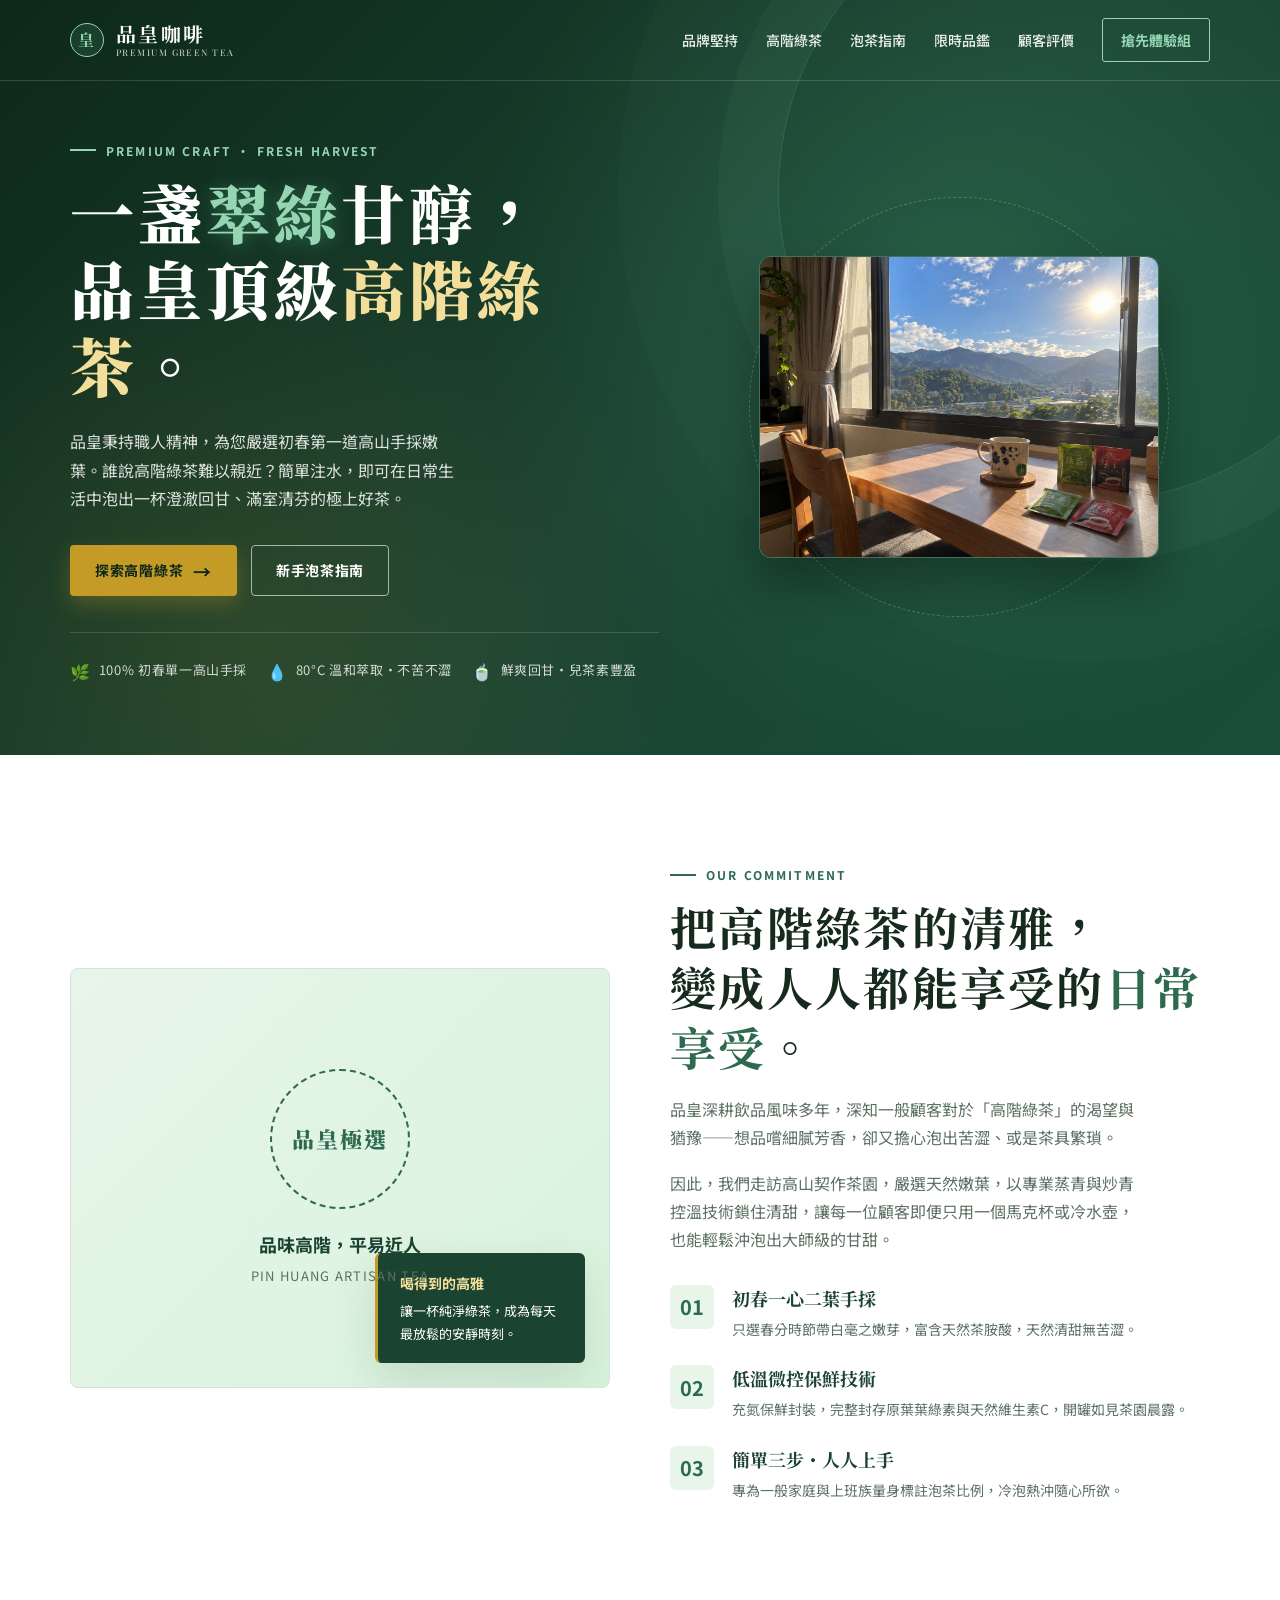
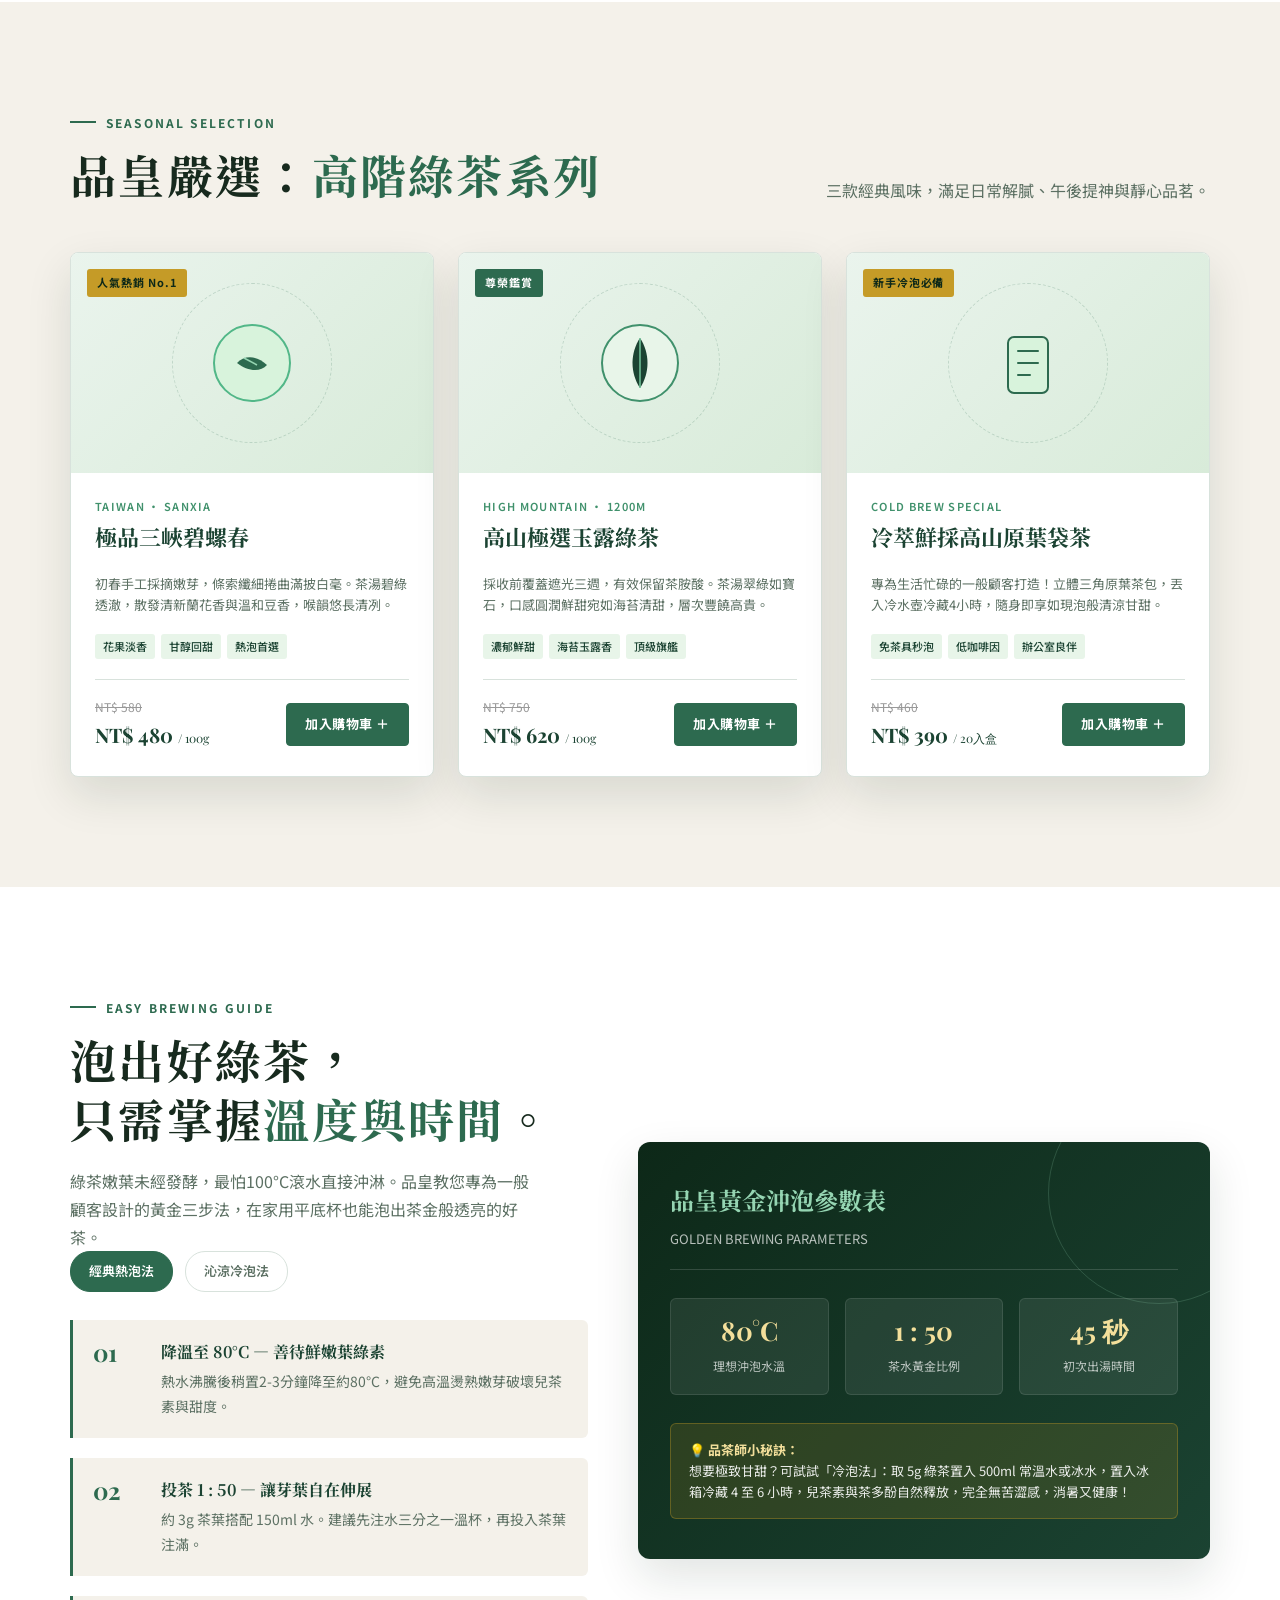
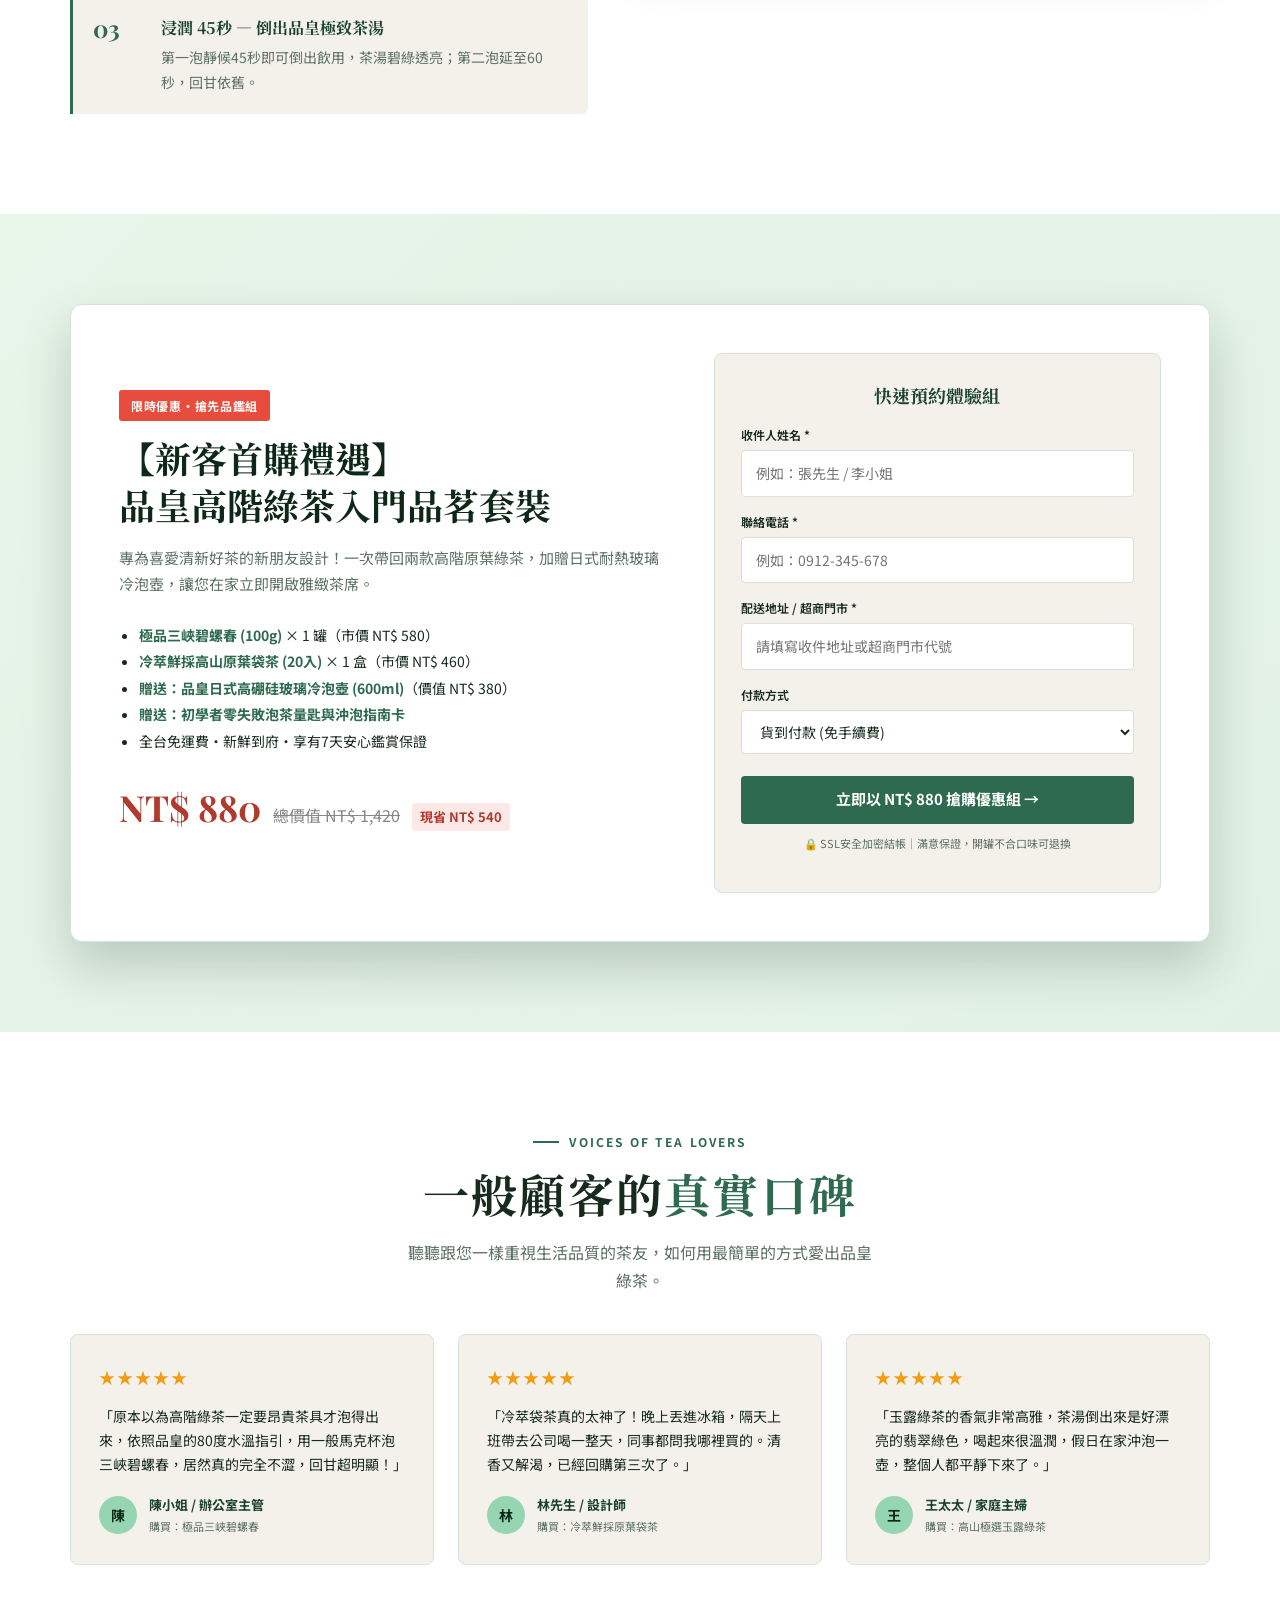
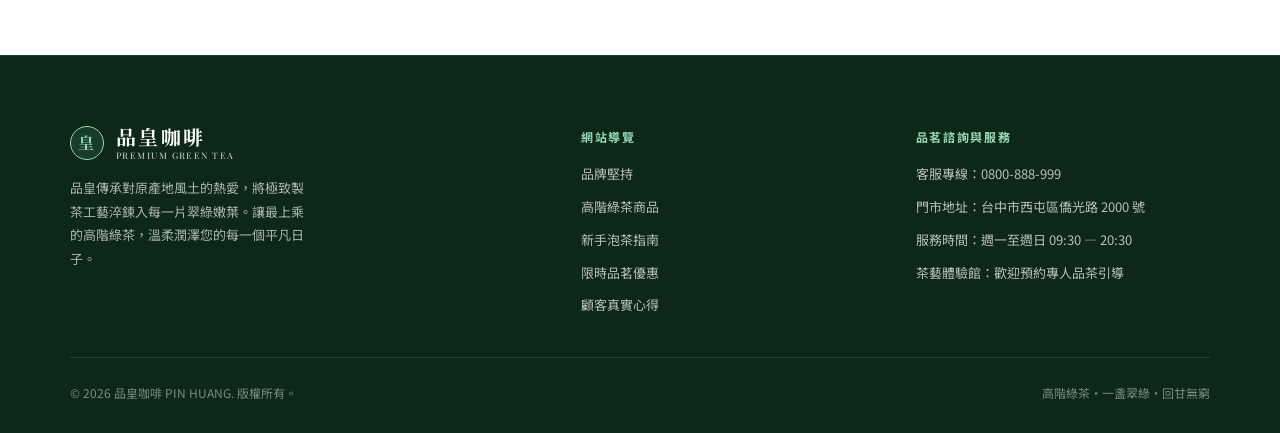
==== commit 0661b396: "Refactor code structure for improved readability and maintainability" ====
--- a/onepage1/index.html
+++ b/onepage1/index.html
@@ -1098,7 +1098,7 @@
         <div class="hero-art">
           <div class="tea-circle-glow"></div>
           <div class="hero-photo-frame reveal">
-            <img class="hero-photo" src="images/hero.jpg" alt="品皇咖啡手沖綠茶與窗外山景" width="400" height="300">
+            <img class="hero-photo" src="images/hero.jpg" alt="品皇咖啡手沖綠茶與窗外山景" width="400" height="300" onerror="this.onerror=null;this.src='images/hero.png';">
           </div>
         </div>
       </div>
@@ -1267,7 +1267,7 @@
               <div class="product-footer">
                 <div class="price-box">
                   <span class="original-price">NT$ 460</span>
-                  <span class="current-price">NT$ 390 <small style="font-size:12px; font-weight:normal;">/ 20入袋</small></span>
+                  <span class="current-price">NT$ 390 <small style="font-size:12px; font-weight:normal;">/ 20入盒</small></span>
                 </div>
                 <button class="buy-btn" type="button" data-product="冷萃鮮採高山原葉袋茶" data-price="390">
                   加入購物車 ＋
